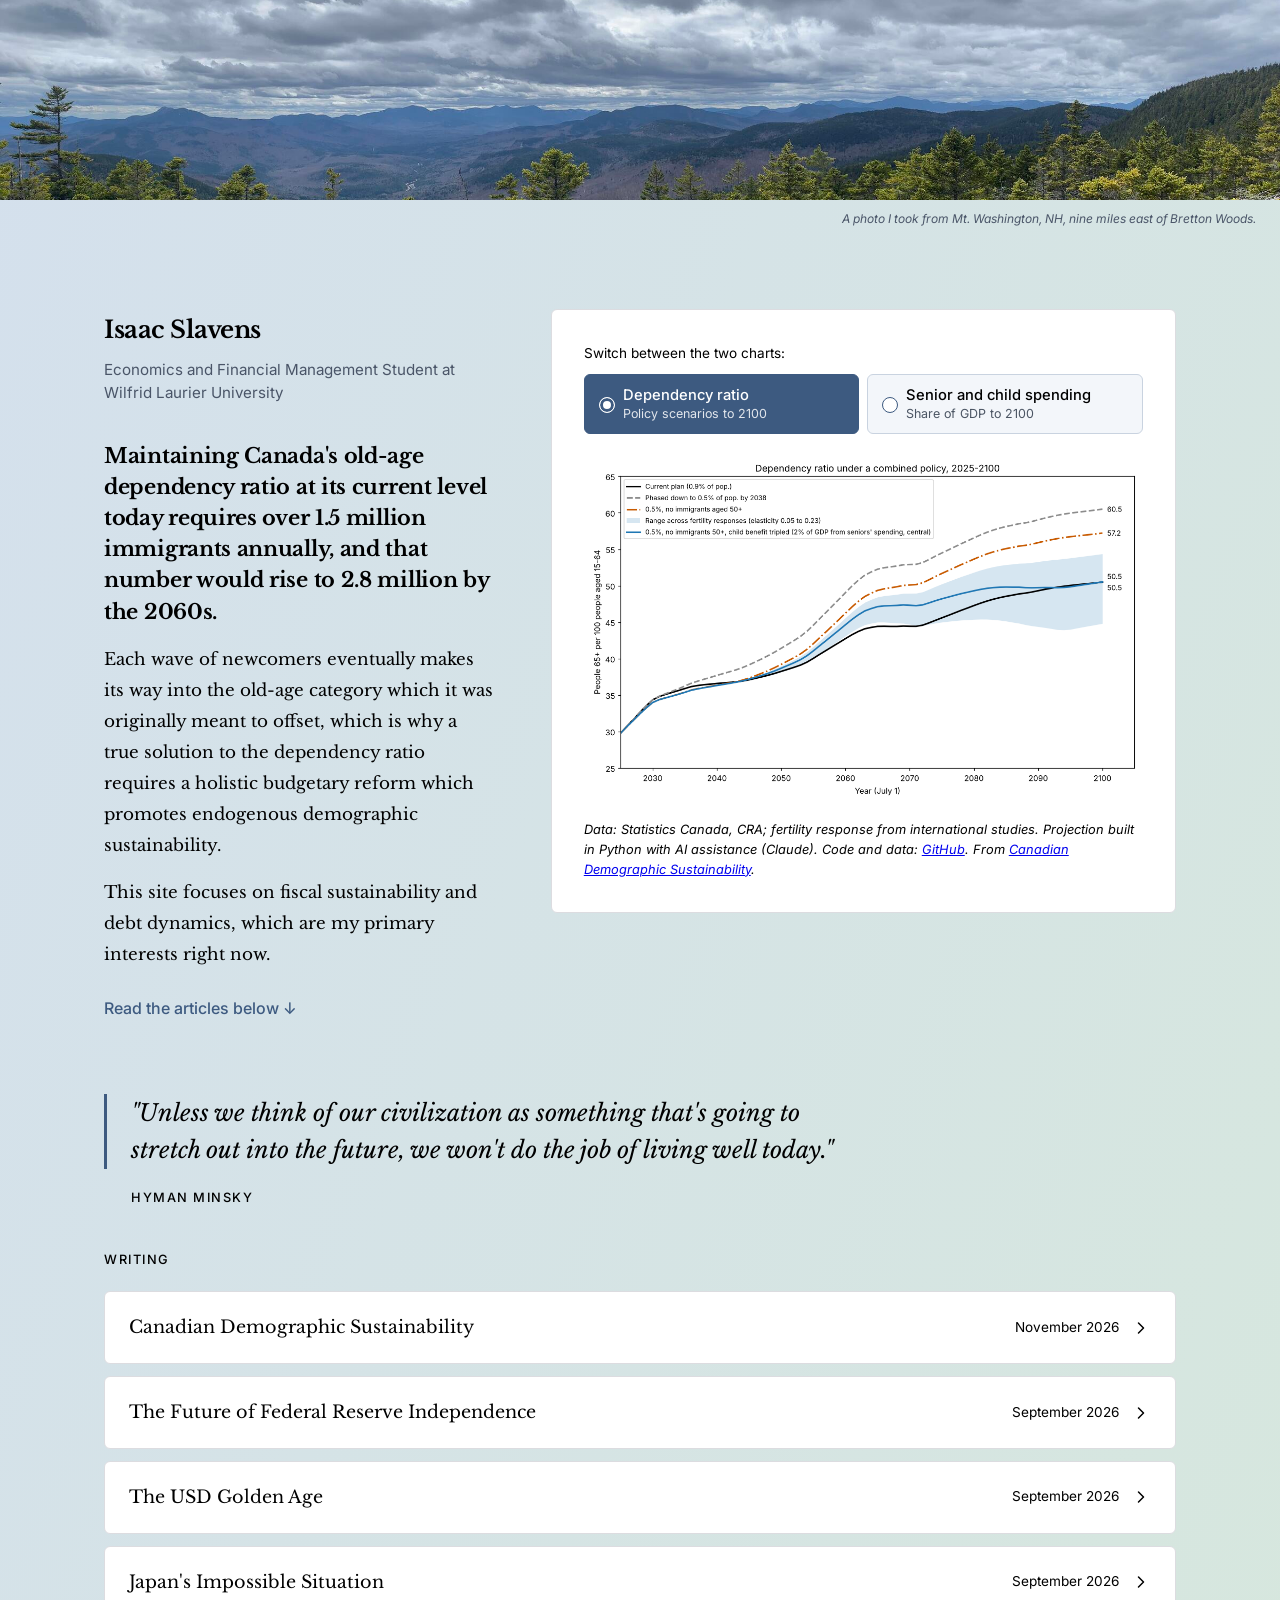
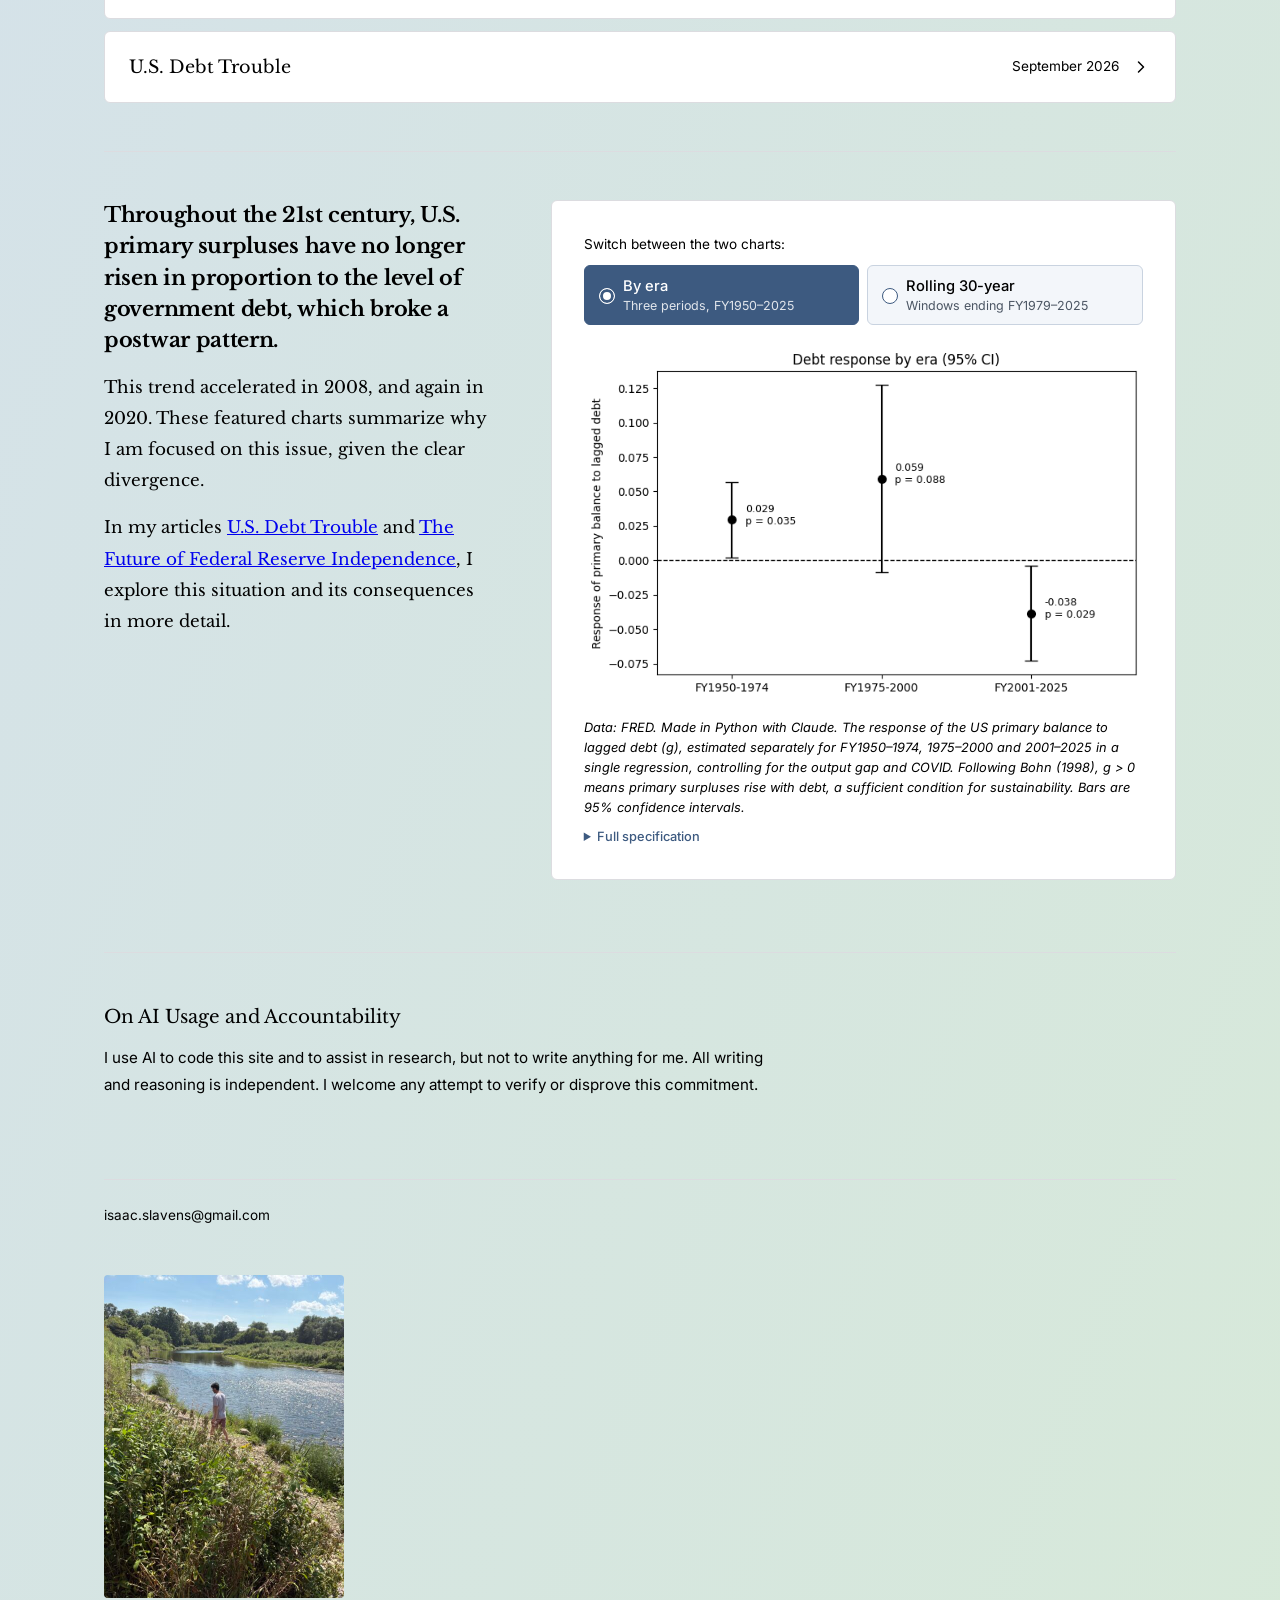
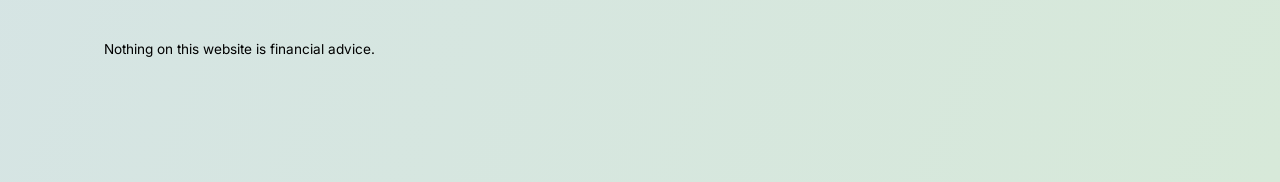
==== index.html @ 99d04be9 "Homepage: link the two U.S. articles in the bottom text Co-Authored-By: Claude Opus 5.5 <noreply@ant" ====
<!DOCTYPE html>
<html lang="en">
<head>
  <link rel="icon" href="data:image/svg+xml,<svg xmlns='http://www.w3.org/2000/svg' viewBox='0 0 100 100'><text y='.9em' font-size='90'>🟠</text></svg>">
  <meta charset="UTF-8">
  <meta name="viewport" content="width=device-width, initial-scale=1.0">
  <title>Isaac Slavens</title>
  <meta name="description" content="This site examines the nature and consequences of debt dynamics.">
  <meta property="og:type" content="website">
  <meta property="og:site_name" content="Isaac Slavens">
  <meta property="og:title" content="Isaac Slavens">
  <meta property="og:description" content="This site examines the nature and consequences of debt dynamics.">
  <meta property="og:url" content="https://isaacslavens.com/">
  <meta property="og:image" content="https://isaacslavens.com/header.jpg">
  <meta name="twitter:card" content="summary_large_image">
  <link rel="preconnect" href="https://fonts.googleapis.com">
  <link rel="preconnect" href="https://fonts.gstatic.com" crossorigin>
  <link href="https://fonts.googleapis.com/css2?family=Libre+Baskerville:ital,wght@0,400;0,700;1,400&family=Inter:wght@400;500&display=swap" rel="stylesheet">
  <style>
    * {
      margin: 0;
      padding: 0;
      box-sizing: border-box;
    }

    body {
      font-family: 'Inter', sans-serif;
      background: linear-gradient(to bottom right, #d4e0ed, #d7e9d9);
      min-height: 100vh;
      color: #000000;
      line-height: 1.75;
      font-size: 16px;
    }

    .header-image {
      width: 100%;
      height: auto;
      max-height: 200px;
      object-fit: cover;
      display: block;
    }

    .header figcaption {
      padding: 8px 24px 0;
      text-align: right;
      font-size: 0.75rem;
      font-style: italic;
      color: #4a5568;
    }

    .container {
      max-width: 800px;
      margin: 0 auto;
      padding: 80px 24px 120px;
    }

    h1 {
      font-family: 'Libre Baskerville', serif;
      font-size: 1.5rem;
      font-weight: 700;
      letter-spacing: -0.5px;
      margin-bottom: 8px;
    }

    .subtitle {
      font-size: 0.95rem;
      line-height: 1.5;
      color: #4a5568;
      margin-bottom: 36px;
    }

    .epigraph {
      margin-bottom: 40px;
    }

    .epigraph blockquote {
      font-family: 'Libre Baskerville', serif;
      font-style: italic;
      font-size: 1.15rem;
      line-height: 1.7;
      border-left: 3px solid #3d5a80;
      padding-left: 24px;
    }

    .epigraph .attribution {
      margin-top: 18px;
      padding-left: 27px;
      font-size: 0.8rem;
      font-weight: 500;
      text-transform: uppercase;
      letter-spacing: 1.5px;
    }

    .section-label {
      font-size: 0.8rem;
      font-weight: 500;
      text-transform: uppercase;
      letter-spacing: 1.5px;
      margin-bottom: 20px;
    }

    .article-list {
      list-style: none;
    }

    .article-list li {
      margin-bottom: 12px;
    }

    .article-list a {
      text-decoration: none;
      color: inherit;
      display: flex;
      align-items: center;
      justify-content: space-between;
      padding: 20px 24px;
      background: #ffffff;
      border: 1px solid #dcdce0;
      border-radius: 6px;
      transition: border-color 0.15s ease, box-shadow 0.15s ease, background 0.15s ease;
    }

    .article-list a:hover {
      border-color: #3d5a80;
      box-shadow: 0 2px 8px rgba(61, 90, 128, 0.1);
      background: #fbfcfe;
    }

    .article-title {
      font-family: 'Libre Baskerville', serif;
      font-size: 1.1rem;
    }

    .article-meta {
      display: flex;
      align-items: center;
      gap: 12px;
      flex-shrink: 0;
    }

    .article-date {
      font-size: 0.85rem;
    }

    .article-arrow {
      flex-shrink: 0;
      transition: transform 0.15s ease;
    }

    .article-list a:hover .article-arrow {
      transform: translateX(3px);
    }

    .divider {
      border: none;
      border-top: 1px solid #dcdce0;
      margin: 48px 0;
    }

    .ai-note h2 {
      font-family: 'Libre Baskerville', serif;
      font-size: 1.15rem;
      font-weight: 400;
      margin-bottom: 12px;
    }

    .ai-note p {
      font-size: 0.95rem;
    }

    footer {
      margin-top: 80px;
      padding-top: 24px;
      border-top: 1px solid #dcdce0;
      font-size: 0.85rem;
    }

    /* Opening: site intro beside the name, chart card alongside */
    .top {
      margin-bottom: 72px;
    }

    .site-intro {
      margin-bottom: 40px;
    }

    .research {
      position: relative;
      padding: 32px;
      background: #ffffff;
      border: 1px solid #dcdce0;
      border-radius: 6px;
    }

    /* Visually hidden but still keyboard focusable */
    .research > input {
      position: absolute;
      opacity: 0;
      pointer-events: none;
    }

    .research-chart img {
      width: 100%;
      height: auto;
      display: block;
    }

    .chart-switch {
      margin-bottom: 20px;
    }

    .chart-switch-label {
      font-size: 0.85rem;
      margin-bottom: 8px;
    }

    .chart-tabs {
      display: grid;
      grid-template-columns: 1fr 1fr;
      gap: 8px;
    }

    .chart-tabs label {
      position: relative;
      display: block;
      padding: 10px 14px 10px 38px;
      line-height: 1.4;
      background: #f3f6fa;
      border: 1px solid #c9d3e0;
      border-radius: 6px;
      cursor: pointer;
      transition: border-color 0.15s ease, background 0.15s ease;
    }

    .chart-tabs label:hover {
      border-color: #3d5a80;
    }

    /* Radio-style dot so each option reads as a choice */
    .chart-tabs label::before {
      content: "";
      position: absolute;
      left: 14px;
      top: 50%;
      width: 14px;
      height: 14px;
      margin-top: -7px;
      border: 1.5px solid #3d5a80;
      border-radius: 50%;
      background: #ffffff;
    }

    .tab-title {
      display: block;
      font-size: 0.92rem;
      font-weight: 500;
      white-space: nowrap;
    }

    .tab-detail {
      display: block;
      font-size: 0.78rem;
      color: #4b5563;
    }

    #chart-era:checked ~ .research-chart label[for="chart-era"],
    #chart-rolling:checked ~ .research-chart label[for="chart-rolling"],
    #chart-policy:checked ~ .research-chart label[for="chart-policy"],
    #chart-spending:checked ~ .research-chart label[for="chart-spending"] {
      background: #3d5a80;
      border-color: #3d5a80;
      color: #ffffff;
    }

    #chart-era:checked ~ .research-chart label[for="chart-era"]::before,
    #chart-rolling:checked ~ .research-chart label[for="chart-rolling"]::before,
    #chart-policy:checked ~ .research-chart label[for="chart-policy"]::before,
    #chart-spending:checked ~ .research-chart label[for="chart-spending"]::before {
      border-color: #ffffff;
      background: #ffffff;
      box-shadow: inset 0 0 0 3px #3d5a80;
    }

    #chart-era:checked ~ .research-chart label[for="chart-era"] .tab-detail,
    #chart-rolling:checked ~ .research-chart label[for="chart-rolling"] .tab-detail,
    #chart-policy:checked ~ .research-chart label[for="chart-policy"] .tab-detail,
    #chart-spending:checked ~ .research-chart label[for="chart-spending"] .tab-detail {
      color: rgba(255, 255, 255, 0.85);
    }

    #chart-era:focus-visible ~ .research-chart label[for="chart-era"],
    #chart-rolling:focus-visible ~ .research-chart label[for="chart-rolling"],
    #chart-policy:focus-visible ~ .research-chart label[for="chart-policy"],
    #chart-spending:focus-visible ~ .research-chart label[for="chart-spending"] {
      outline: 2px solid #3d5a80;
      outline-offset: 2px;
    }

    #chart-era:checked ~ * .panel-rolling,
    #chart-rolling:checked ~ * .panel-era,
    #chart-policy:checked ~ * .panel-spending,
    #chart-spending:checked ~ * .panel-policy {
      display: none;
    }

    .research-caption {
      margin-top: 16px;
      font-size: 0.8rem;
      line-height: 1.55;
      font-style: italic;
    }

    .method {
      margin-top: 10px;
      font-style: normal;
    }

    .method summary {
      cursor: pointer;
      font-weight: 500;
      color: #3d5a80;
    }

    .method p {
      margin-top: 8px;
    }

    .method sub {
      line-height: 0;
    }

    .research-note {
      font-family: 'Libre Baskerville', serif;
      font-size: 1.05rem;
      line-height: 1.85;
    }

    /* Lead sentence set as a statement */
    .research-note p:first-child {
      font-size: 1.3rem;
      font-weight: 700;
      line-height: 1.5;
      letter-spacing: -0.3px;
    }

    .research-note p + p {
      margin-top: 16px;
    }

    .research-scroll {
      margin-top: 24px;
      font-weight: 500;
      color: #3d5a80;
    }

    @media (max-width: 640px) {
      .research {
        padding: 20px;
      }

      .chart-tabs {
        grid-template-columns: 1fr;
      }
    }

    @media (min-width: 960px) {
      .container {
        max-width: 1120px;
      }

      .about {
        max-width: 760px;
        margin-bottom: 32px;
      }

      .epigraph blockquote {
        font-size: 1.45rem;
        line-height: 1.6;
      }

      .ai-note {
        max-width: 680px;
      }

      .top {
        display: grid;
        grid-template-columns: minmax(0, 1fr) minmax(0, 1.6fr);
        gap: 56px;
        align-items: start;
      }

      .site-intro {
        margin-bottom: 0;
      }
    }

    .profile-image {
      margin-top: 48px;
      width: 240px;
    }

    .profile-image img {
      width: 100%;
      height: auto;
      border-radius: 4px;
    }

    .disclaimer {
      margin-top: 32px;
      font-size: 0.85rem;
    }
  </style>
</head>
<body>
  <svg width="0" height="0" style="position: absolute" aria-hidden="true">
    <symbol id="chevron" viewBox="0 0 20 20" fill="none">
      <path d="M7.5 5L12.5 10L7.5 15" stroke="currentColor" stroke-width="1.5" stroke-linecap="round" stroke-linejoin="round"/>
    </symbol>
  </svg>
  <figure class="header">
    <img src="header.jpg" class="header-image" width="2400" height="1184" alt="View from Mt. Washington, NH">
    <figcaption>A photo I took from Mt. Washington, NH, nine miles east of Bretton Woods.</figcaption>
  </figure>
  <div class="container">

    <!-- Canada research: text on the left, chart switcher on the right -->
    <div class="top">
      <div class="site-intro">
        <h1>Isaac Slavens</h1>
        <p class="subtitle">Economics and Financial Management Student at Wilfrid Laurier University</p>

        <div class="research-note">
          <p>
            Maintaining Canada's old-age dependency ratio at its current level today requires over 1.5 million immigrants annually, and that number would rise to 2.8 million by the 2060s.
          </p>
          <p>
            Each wave of newcomers eventually makes its way into the old-age category which it was originally meant to offset, which is why a true solution to the dependency ratio requires a holistic budgetary reform which promotes endogenous demographic sustainability.
          </p>
          <p>
            This site focuses on fiscal sustainability and debt dynamics, which are my primary interests right now.
          </p>
        </div>

        <p class="research-scroll">Read the articles below &darr;</p>
      </div>

      <section class="research">
        <input type="radio" name="canada-chart" id="chart-policy" checked>
        <input type="radio" name="canada-chart" id="chart-spending">

        <div class="research-chart">
          <div class="chart-switch">
            <p class="chart-switch-label">Switch between the two charts:</p>
            <div class="chart-tabs">
              <label for="chart-policy">
                <span class="tab-title">Dependency ratio</span>
                <span class="tab-detail">Policy scenarios to 2100</span>
              </label>
              <label for="chart-spending">
                <span class="tab-title">Senior and child spending</span>
                <span class="tab-detail">Share of GDP to 2100</span>
              </label>
            </div>
          </div>
          <a class="panel-policy" href="canada-demographic/2_combined_policy.png" target="_blank">
            <img src="canada-demographic/2_combined_policy.png" width="1089" height="682" alt="Projected dependency ratio to 2100 under combined immigration and fiscal policy scenarios">
          </a>
          <a class="panel-spending" href="canada-demographic/3_total_spending.png" target="_blank">
            <img src="canada-demographic/3_total_spending.png" width="1089" height="682" alt="Projected senior and child spending as a share of GDP under each scenario">
          </a>
          <div class="research-caption">
            <p class="panel-policy">
              Data: Statistics Canada, CRA; fertility response from international studies. Projection built in Python with AI assistance (Claude). Code and data: <a target="_blank" href="https://github.com/isaacslavens-beep/canada-dependency-ratio">GitHub</a>. From <a href="canada-demographic/">Canadian Demographic Sustainability</a>.
            </p>
            <p class="panel-spending">
              Data: Statistics Canada, CIHI, Office of the Chief Actuary, CRA. Projection built in Python with AI assistance (Claude). Code and data: <a target="_blank" href="https://github.com/isaacslavens-beep/canada-dependency-ratio">GitHub</a>. From <a href="canada-demographic/">Canadian Demographic Sustainability</a>.
            </p>
          </div>
        </div>
      </section>
    </div>

    <div class="home-grid">
      <div class="about">
        <div class="epigraph">
          <blockquote>
            "Unless we think of our civilization as something that's going to stretch out into the future, we won't do the job of living well today."
          </blockquote>
          <p class="attribution">Hyman Minsky</p>
        </div>
      </div>

      <div class="writing">
        <p class="section-label">Writing</p>

        <ul class="article-list">
           <li>
          <a href="canada-demographic/">
            <div class="article-title">Canadian Demographic Sustainability</div>
            <div class="article-meta">
              <span class="article-date">November 2026</span>
              <svg class="article-arrow" width="20" height="20" aria-hidden="true"><use href="#chevron"/></svg>
            </div>
          </a>
        </li>
        <li>
          <a href="fed-independence/">
            <div class="article-title">The Future of Federal Reserve Independence</div>
            <div class="article-meta">
              <span class="article-date">September 2026</span>
              <svg class="article-arrow" width="20" height="20" aria-hidden="true"><use href="#chevron"/></svg>
            </div>
          </a>
        </li>
        <li>
          <a href="USD-Golden-Age/">
            <div class="article-title">The USD Golden Age</div>
            <div class="article-meta">
              <span class="article-date">September 2026</span>
              <svg class="article-arrow" width="20" height="20" aria-hidden="true"><use href="#chevron"/></svg>
            </div>
          </a>
        </li>
        <li>
          <a href="japandebt/">
            <div class="article-title">Japan's Impossible Situation</div>
            <div class="article-meta">
              <span class="article-date">September 2026</span>
              <svg class="article-arrow" width="20" height="20" aria-hidden="true"><use href="#chevron"/></svg>
            </div>
          </a>
        </li>
        <li>
          <a href="americandebt/">
            <div class="article-title">U.S. Debt Trouble</div>
            <div class="article-meta">
              <span class="article-date">September 2026</span>
              <svg class="article-arrow" width="20" height="20" aria-hidden="true"><use href="#chevron"/></svg>
            </div>
          </a>
        </li>
        </ul>
      </div>
    </div>

    <hr class="divider">

    <!-- U.S. research: text on the left, chart switcher on the right -->
    <div class="top">
      <div class="site-intro">
        <div class="research-note">
          <p>
            Throughout the 21st century, U.S. primary surpluses have no longer risen in proportion to the level of government debt, which broke a postwar pattern.
          </p>
          <p>
            This trend accelerated in 2008, and again in 2020. These featured charts summarize why I am focused on this issue, given the clear divergence.
          </p>
          <p>
            In my articles <a href="americandebt/" target="_blank">U.S. Debt Trouble</a> and <a href="fed-independence/" target="_blank">The Future of Federal Reserve Independence</a>, I explore this situation and its consequences in more detail.
          </p>
        </div>
      </div>

      <section class="research">
        <input type="radio" name="research-chart" id="chart-era" checked>
        <input type="radio" name="research-chart" id="chart-rolling">

        <div class="research-chart">
          <div class="chart-switch">
            <p class="chart-switch-label">Switch between the two charts:</p>
            <div class="chart-tabs">
              <label for="chart-era">
                <span class="tab-title">By era</span>
                <span class="tab-detail">Three periods, FY1950&ndash;2025</span>
              </label>
              <label for="chart-rolling">
                <span class="tab-title">Rolling 30-year</span>
                <span class="tab-detail">Windows ending FY1979&ndash;2025</span>
              </label>
            </div>
          </div>
          <a class="panel-era" href="debt-response-era.png" target="_blank">
            <img src="debt-response-era.png" width="689" height="440" alt="Response of the US primary balance to lagged debt by era, with 95% confidence intervals: 0.029 for FY1950-1974, 0.059 for FY1975-2000, and -0.038 for FY2001-2025">
          </a>
          <a class="panel-rolling" href="debt-response-rolling.png" target="_blank">
            <img src="debt-response-rolling.png" width="989" height="690" alt="Rolling 30-year estimate of the US primary balance's response to lagged debt with 95% confidence band, above the annual output gap; FY2025 estimate -0.067, p = 0.004">
          </a>
          <div class="research-caption">
            <div class="panel-era">
              <p>
                Data: FRED. Made in Python with Claude. The response of the US primary balance to lagged debt (<i>g</i>), estimated separately for FY1950&ndash;1974, 1975&ndash;2000 and 2001&ndash;2025 in a single regression, controlling for the output gap and COVID. Following Bohn (1998), <i>g</i>&nbsp;&gt;&nbsp;0 means primary surpluses rise with debt, a sufficient condition for sustainability. Bars are 95% confidence intervals.
              </p>
              <details class="method">
                <summary>Full specification</summary>
                <p>
                  A single OLS regression over FY1950&ndash;2025: <i>PB<sub>t</sub></i> = <i>&alpha;<sub>k</sub></i> + <i>&beta;</i>&middot;<i>Gap<sub>t</sub></i> + &Sigma; <i>g<sub>k</sub></i>&middot;(<i>D<sub>t&minus;1</sub></i> &times; <i>E<sub>k,t</sub></i>) + <i>&delta;</i>&middot;<i>Covid<sub>t</sub></i> + <i>&epsilon;<sub>t</sub></i>, where <i>E<sub>k</sub></i> equals 1 in era <i>k</i> (FY1950&ndash;1974, 1975&ndash;2000, 2001&ndash;2025) and 0 otherwise.
                </p>
                <p>
                  <i>PB</i> is the primary balance and <i>D</i> is debt held by the public, both in % of GDP. <i>Gap</i> is the output gap against CBO potential GDP, and <i>Covid</i> is a FY2020&ndash;21 dummy. Each era has its own intercept <i>&alpha;<sub>k</sub></i>, so <i>g<sub>k</sub></i> measures the debt response within that era, while <i>&beta;</i> and <i>&delta;</i> are shared across eras. Intervals use Newey-West (HAC, 2 lags) standard errors.
                </p>
              </details>
            </div>
            <div class="panel-rolling">
              <p>
                Data: FRED. Made in Python with Claude. The same debt response (<i>g</i>), re-estimated over each 30-year window and plotted at the window's final fiscal year, controlling for the output gap and COVID. Below zero, primary surpluses no longer rise with debt. Shading is the 95% confidence interval; the lower panel shows the annual output gap. Latest window, FY1996&ndash;2025: <i>g</i>&nbsp;=&nbsp;&minus;0.067 (p&nbsp;=&nbsp;0.004).
              </p>
              <details class="method">
                <summary>Full specification</summary>
                <p>
                  Each point is an OLS estimate of <i>PB<sub>t</sub></i> = <i>&alpha;</i> + <i>&beta;</i>&middot;<i>Gap<sub>t</sub></i> + <i>g</i>&middot;<i>D<sub>t&minus;1</sub></i> + <i>&delta;</i>&middot;<i>Covid<sub>t</sub></i> + <i>&epsilon;<sub>t</sub></i> over the 30 fiscal years ending in that year, using data from FY1950&ndash;2025.
                </p>
                <p>
                  <i>PB</i> is the primary balance (federal surplus plus interest outlays, % of GDP), <i>D</i> is debt held by the public (% of GDP), <i>Gap</i> = 100 &times; (real GDP &minus; CBO potential GDP) / potential GDP, and <i>Covid</i> is a FY2020&ndash;21 dummy. Following Bohn (1998), <i>g</i>&nbsp;&gt;&nbsp;0 means primary surpluses rise with debt, a sufficient condition for sustainability. Intervals use Newey-West (HAC, 2 lags) standard errors.
                </p>
              </details>
            </div>
          </div>
        </div>
      </section>
    </div>

    <hr class="divider">

    <div class="ai-note">
      <h2>On AI Usage and Accountability</h2>
      <p>
        I use AI to code this site and to assist in research, but not to write anything for me. All writing and reasoning is independent. I welcome any attempt to verify or disprove this commitment.
      </p>
    </div>

    <footer>
      isaac.slavens@gmail.com
    </footer>

    <div class="profile-image">
      <img src="profile.jpg" width="480" height="646" loading="lazy" decoding="async" alt="Isaac Slavens">
    </div>

    <p class="disclaimer">Nothing on this website is financial advice.</p>

  </div>
</body>
</html>
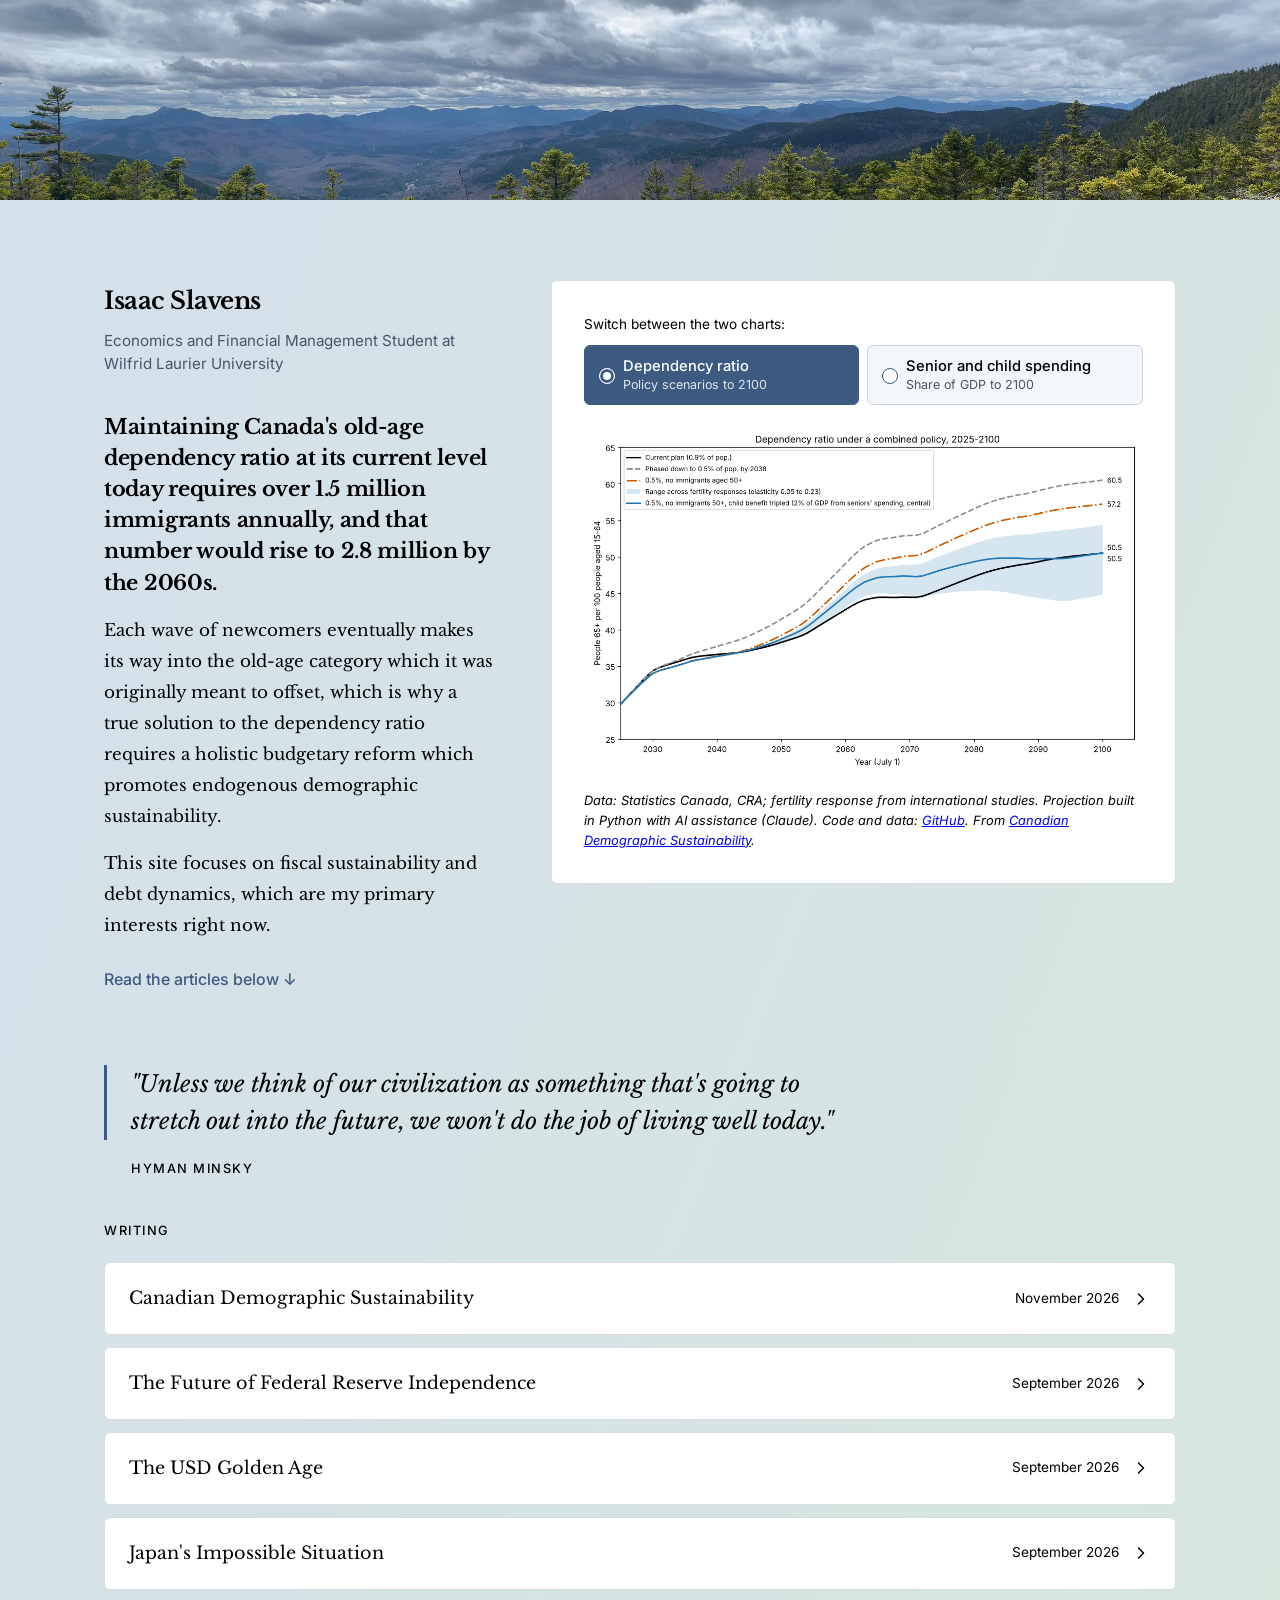
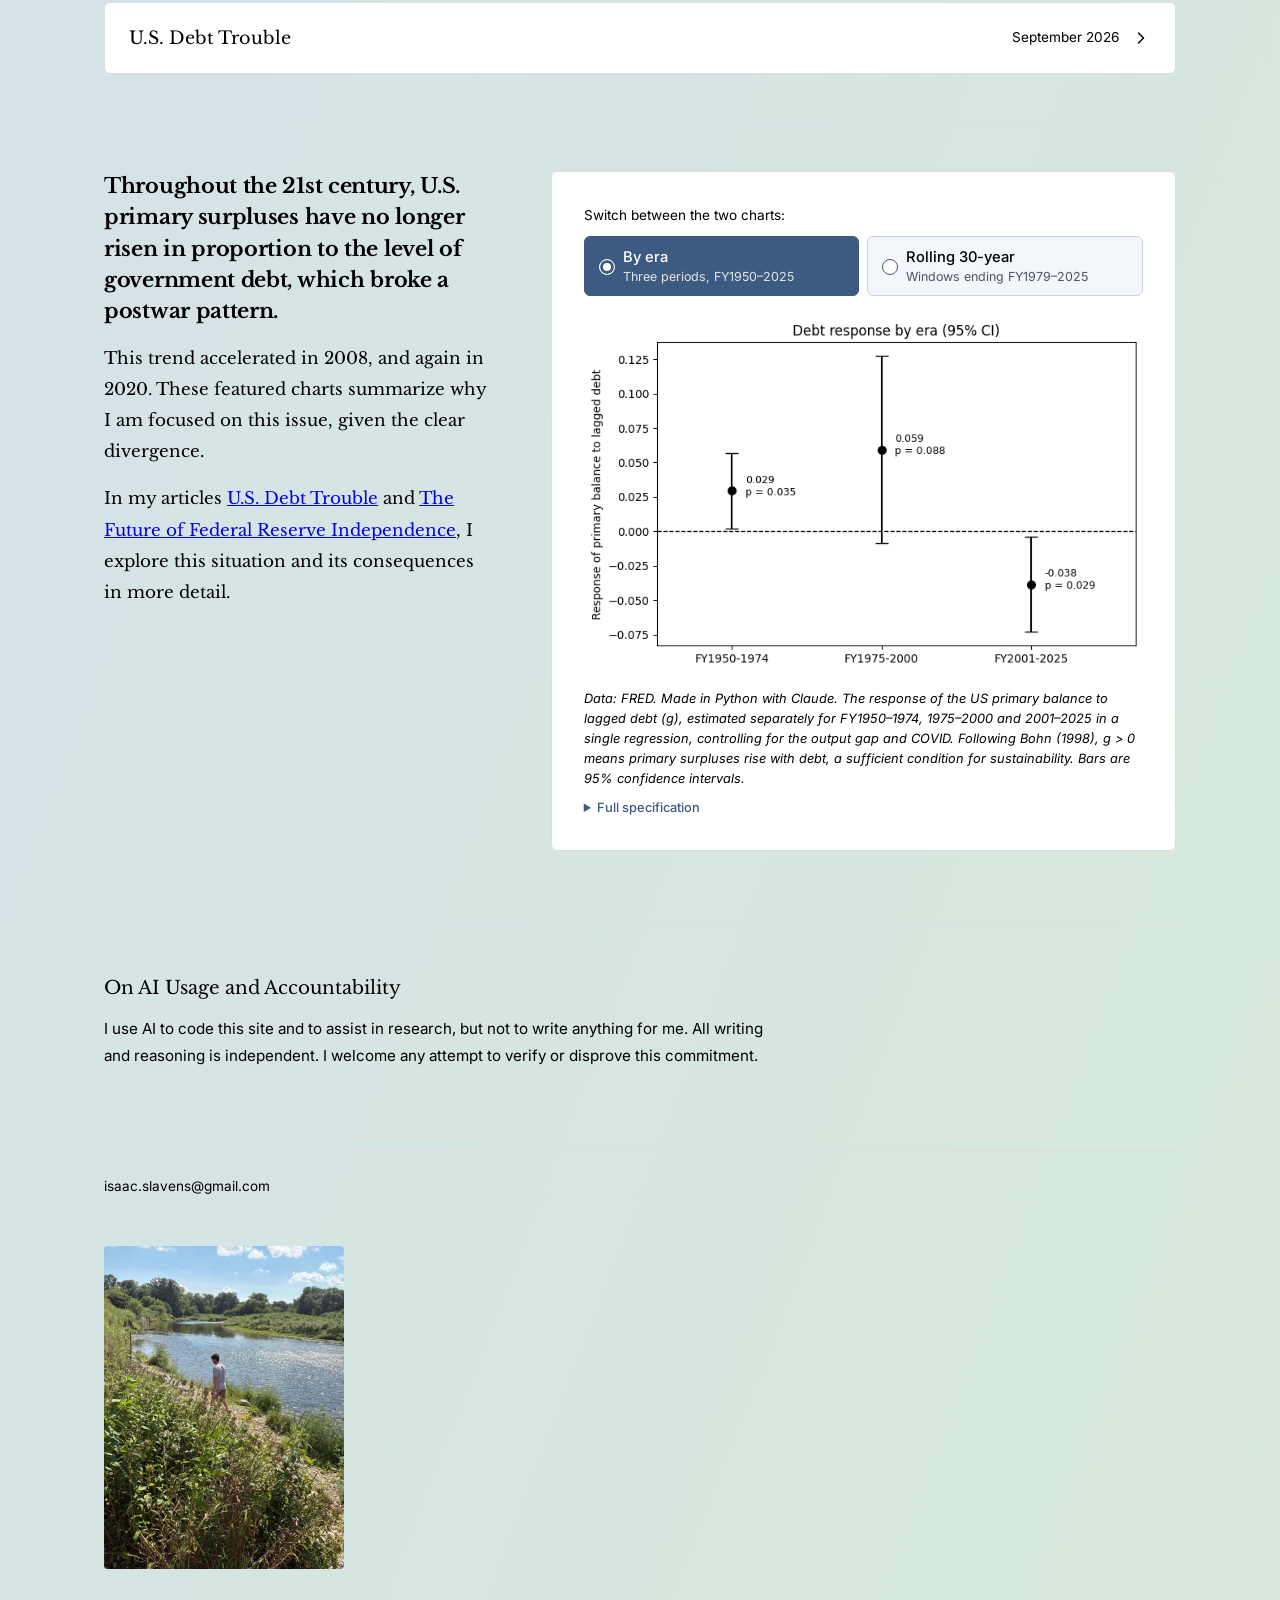
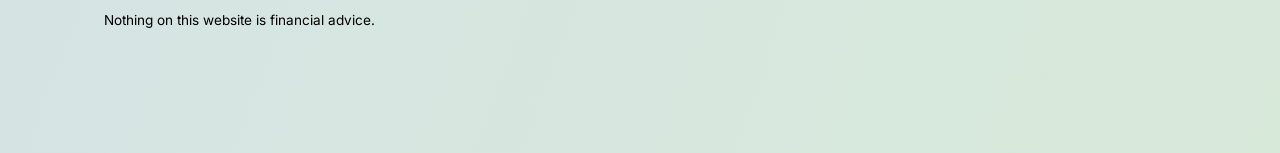
==== commit 1a86f06b: "Update index.html" ====
--- a/index.html
+++ b/index.html
@@ -419,7 +419,6 @@
   </svg>
   <figure class="header">
     <img src="header.jpg" class="header-image" width="2400" height="1184" alt="View from Mt. Washington, NH">
-    <figcaption>A photo I took from Mt. Washington, NH, nine miles east of Bretton Woods.</figcaption>
   </figure>
   <div class="container">
 
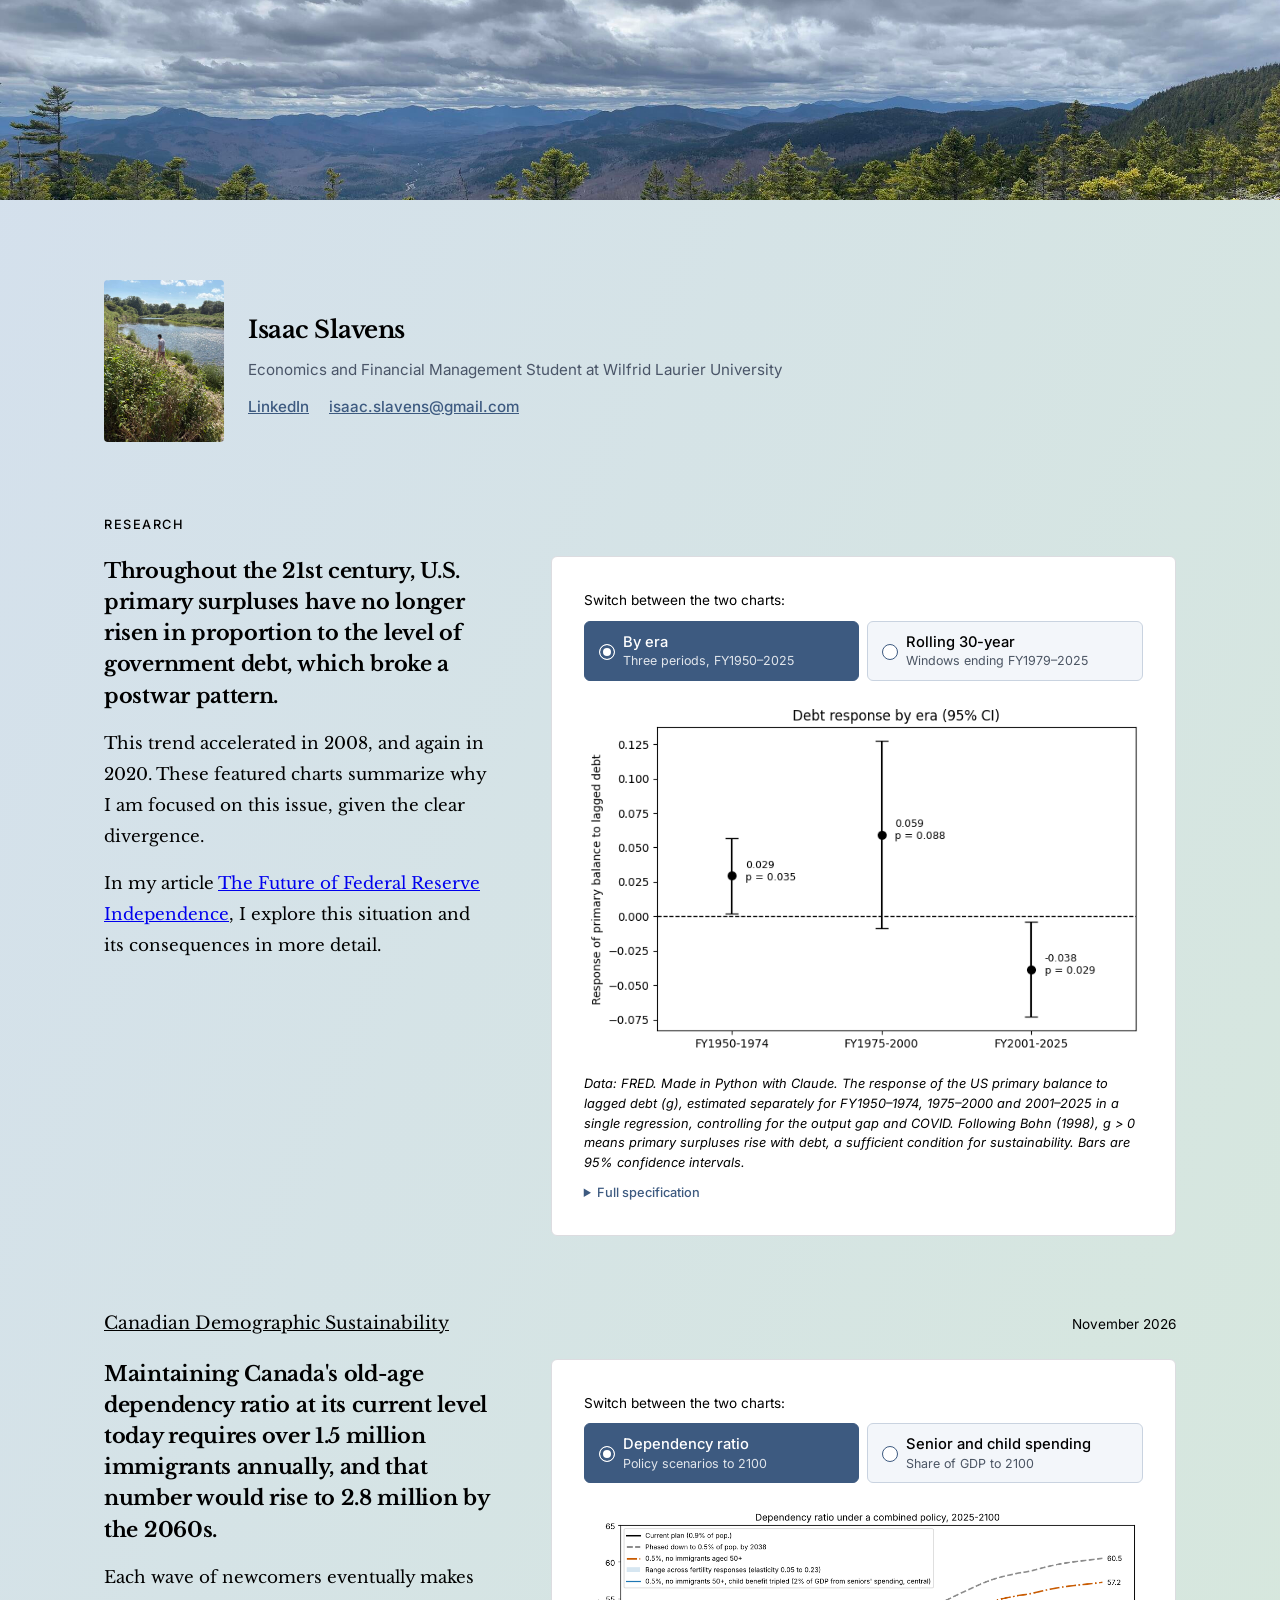
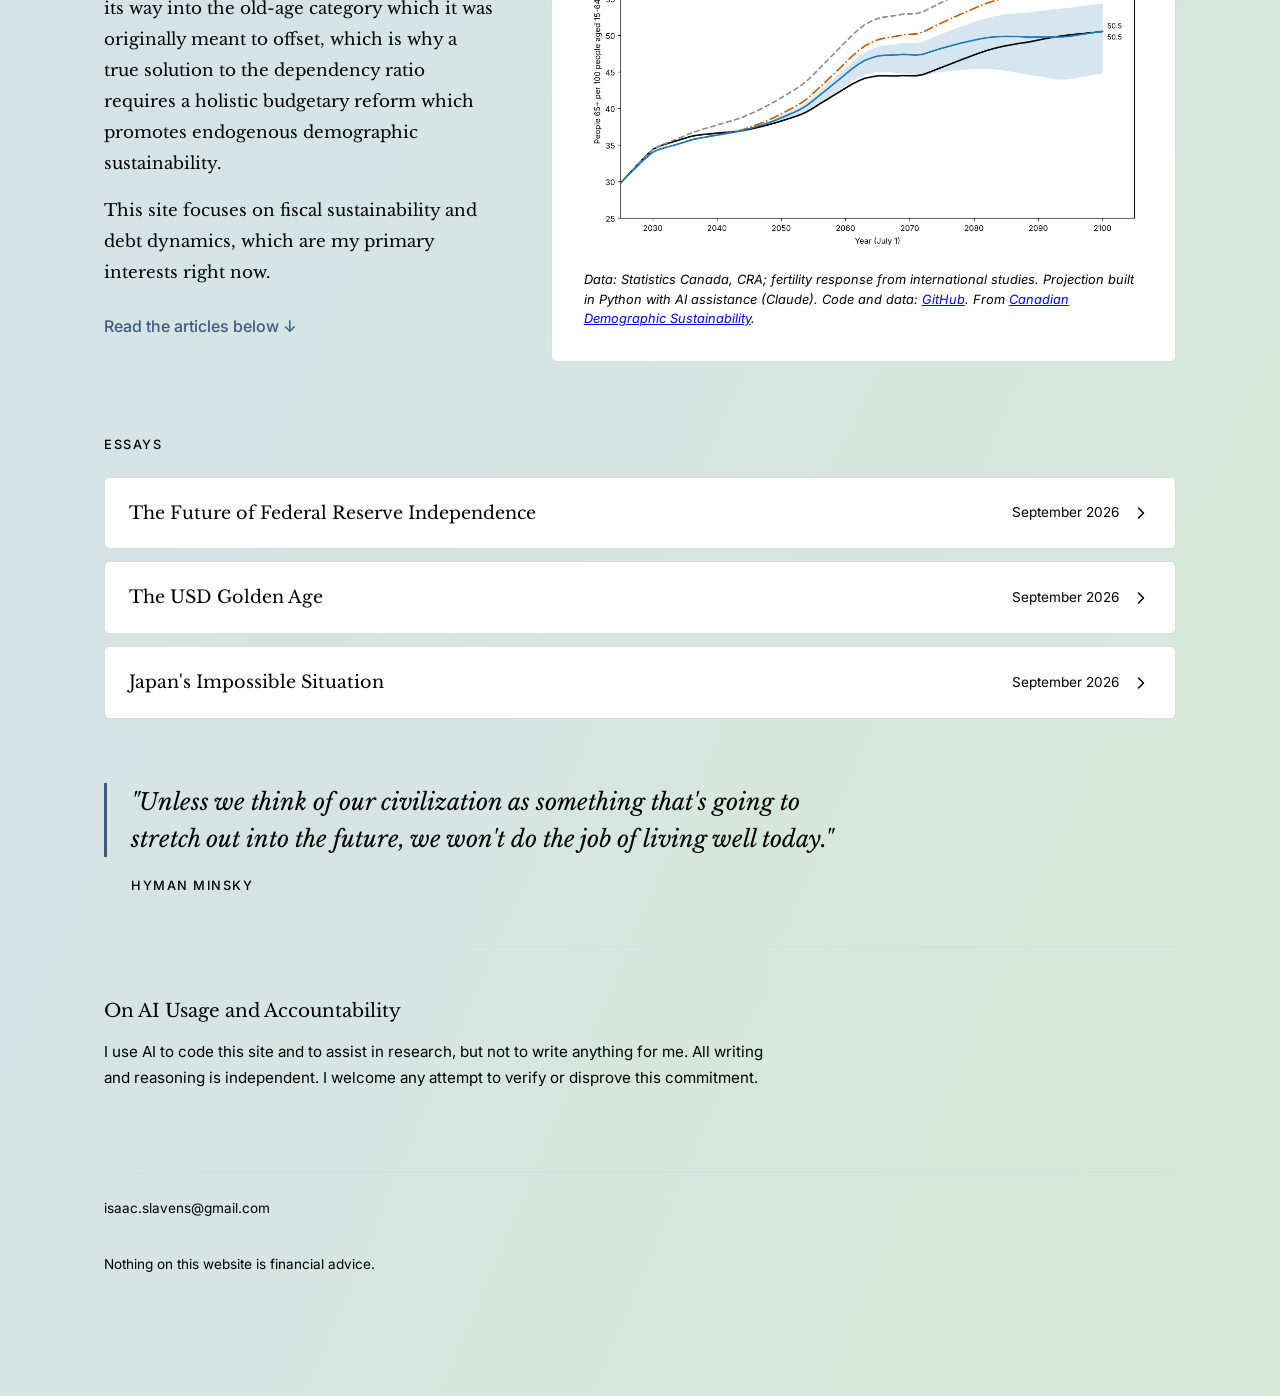
==== commit daada624: "Restructure site as a research portfolio - Homepage: photo beside name, LinkedIn and email links, Re" ====
--- a/index.html
+++ b/index.html
@@ -40,14 +40,6 @@
       display: block;
     }
 
-    .header figcaption {
-      padding: 8px 24px 0;
-      text-align: right;
-      font-size: 0.75rem;
-      font-style: italic;
-      color: #4a5568;
-    }
-
     .container {
       max-width: 800px;
       margin: 0 auto;
@@ -70,7 +62,8 @@
     }
 
     .epigraph {
-      margin-bottom: 40px;
+      max-width: 760px;
+      margin-top: 64px;
     }
 
     .epigraph blockquote {
@@ -368,11 +361,6 @@
         max-width: 1120px;
       }
 
-      .about {
-        max-width: 760px;
-        margin-bottom: 32px;
-      }
-
       .epigraph blockquote {
         font-size: 1.45rem;
         line-height: 1.6;
@@ -394,9 +382,63 @@
       }
     }
 
+    /* Photo beside the name, contact links underneath */
+    .intro {
+      display: flex;
+      align-items: center;
+      gap: 24px;
+      margin-bottom: 64px;
+    }
+
     .profile-image {
-      margin-top: 48px;
-      width: 240px;
+      flex-shrink: 0;
+      width: 120px;
+    }
+
+    .intro .subtitle {
+      margin-bottom: 12px;
+    }
+
+    .contact-links {
+      display: flex;
+      flex-wrap: wrap;
+      gap: 4px 20px;
+      font-size: 0.95rem;
+      font-weight: 500;
+    }
+
+    .contact-links a {
+      color: #3d5a80;
+    }
+
+    /* Title and date above each research item */
+    .research-head {
+      display: flex;
+      flex-wrap: wrap;
+      align-items: baseline;
+      justify-content: space-between;
+      gap: 4px 16px;
+      margin-bottom: 20px;
+    }
+
+    .research-title {
+      font-family: 'Libre Baskerville', serif;
+      font-size: 1.1rem;
+      font-weight: 400;
+    }
+
+    .research-title a {
+      color: inherit;
+    }
+
+    @media (max-width: 480px) {
+      .intro {
+        gap: 16px;
+      }
+
+      .profile-image {
+        width: 88px;
+      }
     }
 
     .profile-image img {
@@ -422,200 +464,197 @@
   </figure>
   <div class="container">
 
-    <!-- Canada research: text on the left, chart switcher on the right -->
-    <div class="top">
-      <div class="site-intro">
+    <!-- Name, subtitle, photo and contact links -->
+    <div class="intro">
+      <div class="profile-image">
+        <img src="profile.jpg" width="480" height="646" decoding="async" alt="Isaac Slavens">
+      </div>
+      <div>
         <h1>Isaac Slavens</h1>
         <p class="subtitle">Economics and Financial Management Student at Wilfrid Laurier University</p>
-
-        <div class="research-note">
-          <p>
-            Maintaining Canada's old-age dependency ratio at its current level today requires over 1.5 million immigrants annually, and that number would rise to 2.8 million by the 2060s.
-          </p>
-          <p>
-            Each wave of newcomers eventually makes its way into the old-age category which it was originally meant to offset, which is why a true solution to the dependency ratio requires a holistic budgetary reform which promotes endogenous demographic sustainability.
-          </p>
-          <p>
-            This site focuses on fiscal sustainability and debt dynamics, which are my primary interests right now.
-          </p>
-        </div>
-
-        <p class="research-scroll">Read the articles below &darr;</p>
+        <p class="contact-links">
+          <a href="https://www.linkedin.com/in/isaac-slavens" target="_blank">LinkedIn</a>
+          <a href="mailto:isaac.slavens@gmail.com">isaac.slavens@gmail.com</a>
+        </p>
       </div>
-
-      <section class="research">
-        <input type="radio" name="canada-chart" id="chart-policy" checked>
-        <input type="radio" name="canada-chart" id="chart-spending">
-
-        <div class="research-chart">
-          <div class="chart-switch">
-            <p class="chart-switch-label">Switch between the two charts:</p>
-            <div class="chart-tabs">
-              <label for="chart-policy">
-                <span class="tab-title">Dependency ratio</span>
-                <span class="tab-detail">Policy scenarios to 2100</span>
-              </label>
-              <label for="chart-spending">
-                <span class="tab-title">Senior and child spending</span>
-                <span class="tab-detail">Share of GDP to 2100</span>
-              </label>
-            </div>
-          </div>
-          <a class="panel-policy" href="canada-demographic/2_combined_policy.png" target="_blank">
-            <img src="canada-demographic/2_combined_policy.png" width="1089" height="682" alt="Projected dependency ratio to 2100 under combined immigration and fiscal policy scenarios">
-          </a>
-          <a class="panel-spending" href="canada-demographic/3_total_spending.png" target="_blank">
-            <img src="canada-demographic/3_total_spending.png" width="1089" height="682" alt="Projected senior and child spending as a share of GDP under each scenario">
-          </a>
-          <div class="research-caption">
-            <p class="panel-policy">
-              Data: Statistics Canada, CRA; fertility response from international studies. Projection built in Python with AI assistance (Claude). Code and data: <a target="_blank" href="https://github.com/isaacslavens-beep/canada-dependency-ratio">GitHub</a>. From <a href="canada-demographic/">Canadian Demographic Sustainability</a>.
+    </div>
+
+    <h2 class="section-label">Research</h2>
+
+    <div class="research-item">
+      <!-- Title and date for the U.S. fiscal reaction research go here (not written yet) -->
+      <!-- U.S. research: text on the left, chart switcher on the right -->
+      <div class="top">
+        <div class="site-intro">
+          <div class="research-note">
+            <p>
+              Throughout the 21st century, U.S. primary surpluses have no longer risen in proportion to the level of government debt, which broke a postwar pattern.
             </p>
-            <p class="panel-spending">
-              Data: Statistics Canada, CIHI, Office of the Chief Actuary, CRA. Projection built in Python with AI assistance (Claude). Code and data: <a target="_blank" href="https://github.com/isaacslavens-beep/canada-dependency-ratio">GitHub</a>. From <a href="canada-demographic/">Canadian Demographic Sustainability</a>.
+            <p>
+              This trend accelerated in 2008, and again in 2020. These featured charts summarize why I am focused on this issue, given the clear divergence.
+            </p>
+            <p>
+              In my article <a href="fed-independence/" target="_blank">The Future of Federal Reserve Independence</a>, I explore this situation and its consequences in more detail.
             </p>
           </div>
         </div>
-      </section>
-    </div>
-
-    <div class="home-grid">
-      <div class="about">
-        <div class="epigraph">
-          <blockquote>
-            "Unless we think of our civilization as something that's going to stretch out into the future, we won't do the job of living well today."
-          </blockquote>
-          <p class="attribution">Hyman Minsky</p>
-        </div>
-      </div>
-
-      <div class="writing">
-        <p class="section-label">Writing</p>
-
-        <ul class="article-list">
-           <li>
-          <a href="canada-demographic/">
-            <div class="article-title">Canadian Demographic Sustainability</div>
-            <div class="article-meta">
-              <span class="article-date">November 2026</span>
-              <svg class="article-arrow" width="20" height="20" aria-hidden="true"><use href="#chevron"/></svg>
+
+        <section class="research">
+          <input type="radio" name="research-chart" id="chart-era" checked>
+          <input type="radio" name="research-chart" id="chart-rolling">
+
+          <div class="research-chart">
+            <div class="chart-switch">
+              <p class="chart-switch-label">Switch between the two charts:</p>
+              <div class="chart-tabs">
+                <label for="chart-era">
+                  <span class="tab-title">By era</span>
+                  <span class="tab-detail">Three periods, FY1950&ndash;2025</span>
+                </label>
+                <label for="chart-rolling">
+                  <span class="tab-title">Rolling 30-year</span>
+                  <span class="tab-detail">Windows ending FY1979&ndash;2025</span>
+                </label>
+              </div>
             </div>
-          </a>
-        </li>
-        <li>
-          <a href="fed-independence/">
-            <div class="article-title">The Future of Federal Reserve Independence</div>
-            <div class="article-meta">
-              <span class="article-date">September 2026</span>
-              <svg class="article-arrow" width="20" height="20" aria-hidden="true"><use href="#chevron"/></svg>
+            <a class="panel-era" href="debt-response-era.png" target="_blank">
+              <img src="debt-response-era.png" width="689" height="440" alt="Response of the US primary balance to lagged debt by era, with 95% confidence intervals: 0.029 for FY1950-1974, 0.059 for FY1975-2000, and -0.038 for FY2001-2025">
+            </a>
+            <a class="panel-rolling" href="debt-response-rolling.png" target="_blank">
+              <img src="debt-response-rolling.png" width="989" height="690" alt="Rolling 30-year estimate of the US primary balance's response to lagged debt with 95% confidence band, above the annual output gap; FY2025 estimate -0.067, p = 0.004">
+            </a>
+            <div class="research-caption">
+              <div class="panel-era">
+                <p>
+                  Data: FRED. Made in Python with Claude. The response of the US primary balance to lagged debt (<i>g</i>), estimated separately for FY1950&ndash;1974, 1975&ndash;2000 and 2001&ndash;2025 in a single regression, controlling for the output gap and COVID. Following Bohn (1998), <i>g</i>&nbsp;&gt;&nbsp;0 means primary surpluses rise with debt, a sufficient condition for sustainability. Bars are 95% confidence intervals.
+                </p>
+                <details class="method">
+                  <summary>Full specification</summary>
+                  <p>
+                    A single OLS regression over FY1950&ndash;2025: <i>PB<sub>t</sub></i> = <i>&alpha;<sub>k</sub></i> + <i>&beta;</i>&middot;<i>Gap<sub>t</sub></i> + &Sigma; <i>g<sub>k</sub></i>&middot;(<i>D<sub>t&minus;1</sub></i> &times; <i>E<sub>k,t</sub></i>) + <i>&delta;</i>&middot;<i>Covid<sub>t</sub></i> + <i>&epsilon;<sub>t</sub></i>, where <i>E<sub>k</sub></i> equals 1 in era <i>k</i> (FY1950&ndash;1974, 1975&ndash;2000, 2001&ndash;2025) and 0 otherwise.
+                  </p>
+                  <p>
+                    <i>PB</i> is the primary balance and <i>D</i> is debt held by the public, both in % of GDP. <i>Gap</i> is the output gap against CBO potential GDP, and <i>Covid</i> is a FY2020&ndash;21 dummy. Each era has its own intercept <i>&alpha;<sub>k</sub></i>, so <i>g<sub>k</sub></i> measures the debt response within that era, while <i>&beta;</i> and <i>&delta;</i> are shared across eras. Intervals use Newey-West (HAC, 2 lags) standard errors.
+                  </p>
+                </details>
+              </div>
+              <div class="panel-rolling">
+                <p>
+                  Data: FRED. Made in Python with Claude. The same debt response (<i>g</i>), re-estimated over each 30-year window and plotted at the window's final fiscal year, controlling for the output gap and COVID. Below zero, primary surpluses no longer rise with debt. Shading is the 95% confidence interval; the lower panel shows the annual output gap. Latest window, FY1996&ndash;2025: <i>g</i>&nbsp;=&nbsp;&minus;0.067 (p&nbsp;=&nbsp;0.004).
+                </p>
+                <details class="method">
+                  <summary>Full specification</summary>
+                  <p>
+                    Each point is an OLS estimate of <i>PB<sub>t</sub></i> = <i>&alpha;</i> + <i>&beta;</i>&middot;<i>Gap<sub>t</sub></i> + <i>g</i>&middot;<i>D<sub>t&minus;1</sub></i> + <i>&delta;</i>&middot;<i>Covid<sub>t</sub></i> + <i>&epsilon;<sub>t</sub></i> over the 30 fiscal years ending in that year, using data from FY1950&ndash;2025.
+                  </p>
+                  <p>
+                    <i>PB</i> is the primary balance (federal surplus plus interest outlays, % of GDP), <i>D</i> is debt held by the public (% of GDP), <i>Gap</i> = 100 &times; (real GDP &minus; CBO potential GDP) / potential GDP, and <i>Covid</i> is a FY2020&ndash;21 dummy. Following Bohn (1998), <i>g</i>&nbsp;&gt;&nbsp;0 means primary surpluses rise with debt, a sufficient condition for sustainability. Intervals use Newey-West (HAC, 2 lags) standard errors.
+                  </p>
+                </details>
+              </div>
             </div>
-          </a>
-        </li>
-        <li>
-          <a href="USD-Golden-Age/">
-            <div class="article-title">The USD Golden Age</div>
-            <div class="article-meta">
-              <span class="article-date">September 2026</span>
-              <svg class="article-arrow" width="20" height="20" aria-hidden="true"><use href="#chevron"/></svg>
-            </div>
-          </a>
-        </li>
-        <li>
-          <a href="japandebt/">
-            <div class="article-title">Japan's Impossible Situation</div>
-            <div class="article-meta">
-              <span class="article-date">September 2026</span>
-              <svg class="article-arrow" width="20" height="20" aria-hidden="true"><use href="#chevron"/></svg>
-            </div>
-          </a>
-        </li>
-        <li>
-          <a href="americandebt/">
-            <div class="article-title">U.S. Debt Trouble</div>
-            <div class="article-meta">
-              <span class="article-date">September 2026</span>
-              <svg class="article-arrow" width="20" height="20" aria-hidden="true"><use href="#chevron"/></svg>
-            </div>
-          </a>
-        </li>
-        </ul>
+          </div>
+        </section>
       </div>
     </div>
 
-    <hr class="divider">
-
-    <!-- U.S. research: text on the left, chart switcher on the right -->
-    <div class="top">
-      <div class="site-intro">
-        <div class="research-note">
-          <p>
-            Throughout the 21st century, U.S. primary surpluses have no longer risen in proportion to the level of government debt, which broke a postwar pattern.
-          </p>
-          <p>
-            This trend accelerated in 2008, and again in 2020. These featured charts summarize why I am focused on this issue, given the clear divergence.
-          </p>
-          <p>
-            In my articles <a href="americandebt/" target="_blank">U.S. Debt Trouble</a> and <a href="fed-independence/" target="_blank">The Future of Federal Reserve Independence</a>, I explore this situation and its consequences in more detail.
-          </p>
+    <div class="research-item">
+      <div class="research-head">
+        <h3 class="research-title"><a href="canada-demographic/">Canadian Demographic Sustainability</a></h3>
+        <span class="article-date">November 2026</span>
+      </div>
+      <!-- Canada research: text on the left, chart switcher on the right -->
+      <div class="top">
+        <div class="site-intro">
+          <div class="research-note">
+            <p>
+              Maintaining Canada's old-age dependency ratio at its current level today requires over 1.5 million immigrants annually, and that number would rise to 2.8 million by the 2060s.
+            </p>
+            <p>
+              Each wave of newcomers eventually makes its way into the old-age category which it was originally meant to offset, which is why a true solution to the dependency ratio requires a holistic budgetary reform which promotes endogenous demographic sustainability.
+            </p>
+            <p>
+              This site focuses on fiscal sustainability and debt dynamics, which are my primary interests right now.
+            </p>
+          </div>
+
+          <p class="research-scroll">Read the articles below &darr;</p>
         </div>
-      </div>
-
-      <section class="research">
-        <input type="radio" name="research-chart" id="chart-era" checked>
-        <input type="radio" name="research-chart" id="chart-rolling">
-
-        <div class="research-chart">
-          <div class="chart-switch">
-            <p class="chart-switch-label">Switch between the two charts:</p>
-            <div class="chart-tabs">
-              <label for="chart-era">
-                <span class="tab-title">By era</span>
-                <span class="tab-detail">Three periods, FY1950&ndash;2025</span>
-              </label>
-              <label for="chart-rolling">
-                <span class="tab-title">Rolling 30-year</span>
-                <span class="tab-detail">Windows ending FY1979&ndash;2025</span>
-              </label>
+
+        <section class="research">
+          <input type="radio" name="canada-chart" id="chart-policy" checked>
+          <input type="radio" name="canada-chart" id="chart-spending">
+
+          <div class="research-chart">
+            <div class="chart-switch">
+              <p class="chart-switch-label">Switch between the two charts:</p>
+              <div class="chart-tabs">
+                <label for="chart-policy">
+                  <span class="tab-title">Dependency ratio</span>
+                  <span class="tab-detail">Policy scenarios to 2100</span>
+                </label>
+                <label for="chart-spending">
+                  <span class="tab-title">Senior and child spending</span>
+                  <span class="tab-detail">Share of GDP to 2100</span>
+                </label>
+              </div>
+            </div>
+            <a class="panel-policy" href="canada-demographic/2_combined_policy.png" target="_blank">
+              <img src="canada-demographic/2_combined_policy.png" width="1089" height="682" alt="Projected dependency ratio to 2100 under combined immigration and fiscal policy scenarios">
+            </a>
+            <a class="panel-spending" href="canada-demographic/3_total_spending.png" target="_blank">
+              <img src="canada-demographic/3_total_spending.png" width="1089" height="682" alt="Projected senior and child spending as a share of GDP under each scenario">
+            </a>
+            <div class="research-caption">
+              <p class="panel-policy">
+                Data: Statistics Canada, CRA; fertility response from international studies. Projection built in Python with AI assistance (Claude). Code and data: <a target="_blank" href="https://github.com/isaacslavens-beep/canada-dependency-ratio">GitHub</a>. From <a href="canada-demographic/">Canadian Demographic Sustainability</a>.
+              </p>
+              <p class="panel-spending">
+                Data: Statistics Canada, CIHI, Office of the Chief Actuary, CRA. Projection built in Python with AI assistance (Claude). Code and data: <a target="_blank" href="https://github.com/isaacslavens-beep/canada-dependency-ratio">GitHub</a>. From <a href="canada-demographic/">Canadian Demographic Sustainability</a>.
+              </p>
             </div>
           </div>
-          <a class="panel-era" href="debt-response-era.png" target="_blank">
-            <img src="debt-response-era.png" width="689" height="440" alt="Response of the US primary balance to lagged debt by era, with 95% confidence intervals: 0.029 for FY1950-1974, 0.059 for FY1975-2000, and -0.038 for FY2001-2025">
-          </a>
-          <a class="panel-rolling" href="debt-response-rolling.png" target="_blank">
-            <img src="debt-response-rolling.png" width="989" height="690" alt="Rolling 30-year estimate of the US primary balance's response to lagged debt with 95% confidence band, above the annual output gap; FY2025 estimate -0.067, p = 0.004">
-          </a>
-          <div class="research-caption">
-            <div class="panel-era">
-              <p>
-                Data: FRED. Made in Python with Claude. The response of the US primary balance to lagged debt (<i>g</i>), estimated separately for FY1950&ndash;1974, 1975&ndash;2000 and 2001&ndash;2025 in a single regression, controlling for the output gap and COVID. Following Bohn (1998), <i>g</i>&nbsp;&gt;&nbsp;0 means primary surpluses rise with debt, a sufficient condition for sustainability. Bars are 95% confidence intervals.
-              </p>
-              <details class="method">
-                <summary>Full specification</summary>
-                <p>
-                  A single OLS regression over FY1950&ndash;2025: <i>PB<sub>t</sub></i> = <i>&alpha;<sub>k</sub></i> + <i>&beta;</i>&middot;<i>Gap<sub>t</sub></i> + &Sigma; <i>g<sub>k</sub></i>&middot;(<i>D<sub>t&minus;1</sub></i> &times; <i>E<sub>k,t</sub></i>) + <i>&delta;</i>&middot;<i>Covid<sub>t</sub></i> + <i>&epsilon;<sub>t</sub></i>, where <i>E<sub>k</sub></i> equals 1 in era <i>k</i> (FY1950&ndash;1974, 1975&ndash;2000, 2001&ndash;2025) and 0 otherwise.
-                </p>
-                <p>
-                  <i>PB</i> is the primary balance and <i>D</i> is debt held by the public, both in % of GDP. <i>Gap</i> is the output gap against CBO potential GDP, and <i>Covid</i> is a FY2020&ndash;21 dummy. Each era has its own intercept <i>&alpha;<sub>k</sub></i>, so <i>g<sub>k</sub></i> measures the debt response within that era, while <i>&beta;</i> and <i>&delta;</i> are shared across eras. Intervals use Newey-West (HAC, 2 lags) standard errors.
-                </p>
-              </details>
-            </div>
-            <div class="panel-rolling">
-              <p>
-                Data: FRED. Made in Python with Claude. The same debt response (<i>g</i>), re-estimated over each 30-year window and plotted at the window's final fiscal year, controlling for the output gap and COVID. Below zero, primary surpluses no longer rise with debt. Shading is the 95% confidence interval; the lower panel shows the annual output gap. Latest window, FY1996&ndash;2025: <i>g</i>&nbsp;=&nbsp;&minus;0.067 (p&nbsp;=&nbsp;0.004).
-              </p>
-              <details class="method">
-                <summary>Full specification</summary>
-                <p>
-                  Each point is an OLS estimate of <i>PB<sub>t</sub></i> = <i>&alpha;</i> + <i>&beta;</i>&middot;<i>Gap<sub>t</sub></i> + <i>g</i>&middot;<i>D<sub>t&minus;1</sub></i> + <i>&delta;</i>&middot;<i>Covid<sub>t</sub></i> + <i>&epsilon;<sub>t</sub></i> over the 30 fiscal years ending in that year, using data from FY1950&ndash;2025.
-                </p>
-                <p>
-                  <i>PB</i> is the primary balance (federal surplus plus interest outlays, % of GDP), <i>D</i> is debt held by the public (% of GDP), <i>Gap</i> = 100 &times; (real GDP &minus; CBO potential GDP) / potential GDP, and <i>Covid</i> is a FY2020&ndash;21 dummy. Following Bohn (1998), <i>g</i>&nbsp;&gt;&nbsp;0 means primary surpluses rise with debt, a sufficient condition for sustainability. Intervals use Newey-West (HAC, 2 lags) standard errors.
-                </p>
-              </details>
-            </div>
+        </section>
+      </div>
+    </div>
+
+    <h2 class="section-label">Essays</h2>
+
+    <ul class="article-list">
+      <li>
+        <a href="fed-independence/">
+          <div class="article-title">The Future of Federal Reserve Independence</div>
+          <div class="article-meta">
+            <span class="article-date">September 2026</span>
+            <svg class="article-arrow" width="20" height="20" aria-hidden="true"><use href="#chevron"/></svg>
           </div>
-        </div>
-      </section>
+        </a>
+      </li>
+      <li>
+        <a href="USD-Golden-Age/">
+          <div class="article-title">The USD Golden Age</div>
+          <div class="article-meta">
+            <span class="article-date">September 2026</span>
+            <svg class="article-arrow" width="20" height="20" aria-hidden="true"><use href="#chevron"/></svg>
+          </div>
+        </a>
+      </li>
+      <li>
+        <a href="japandebt/">
+          <div class="article-title">Japan's Impossible Situation</div>
+          <div class="article-meta">
+            <span class="article-date">September 2026</span>
+            <svg class="article-arrow" width="20" height="20" aria-hidden="true"><use href="#chevron"/></svg>
+          </div>
+        </a>
+      </li>
+    </ul>
+
+    <div class="epigraph">
+      <blockquote>
+        "Unless we think of our civilization as something that's going to stretch out into the future, we won't do the job of living well today."
+      </blockquote>
+      <p class="attribution">Hyman Minsky</p>
     </div>
 
     <hr class="divider">
@@ -631,10 +670,6 @@
       isaac.slavens@gmail.com
     </footer>
 
-    <div class="profile-image">
-      <img src="profile.jpg" width="480" height="646" loading="lazy" decoding="async" alt="Isaac Slavens">
-    </div>
-
     <p class="disclaimer">Nothing on this website is financial advice.</p>
 
   </div>
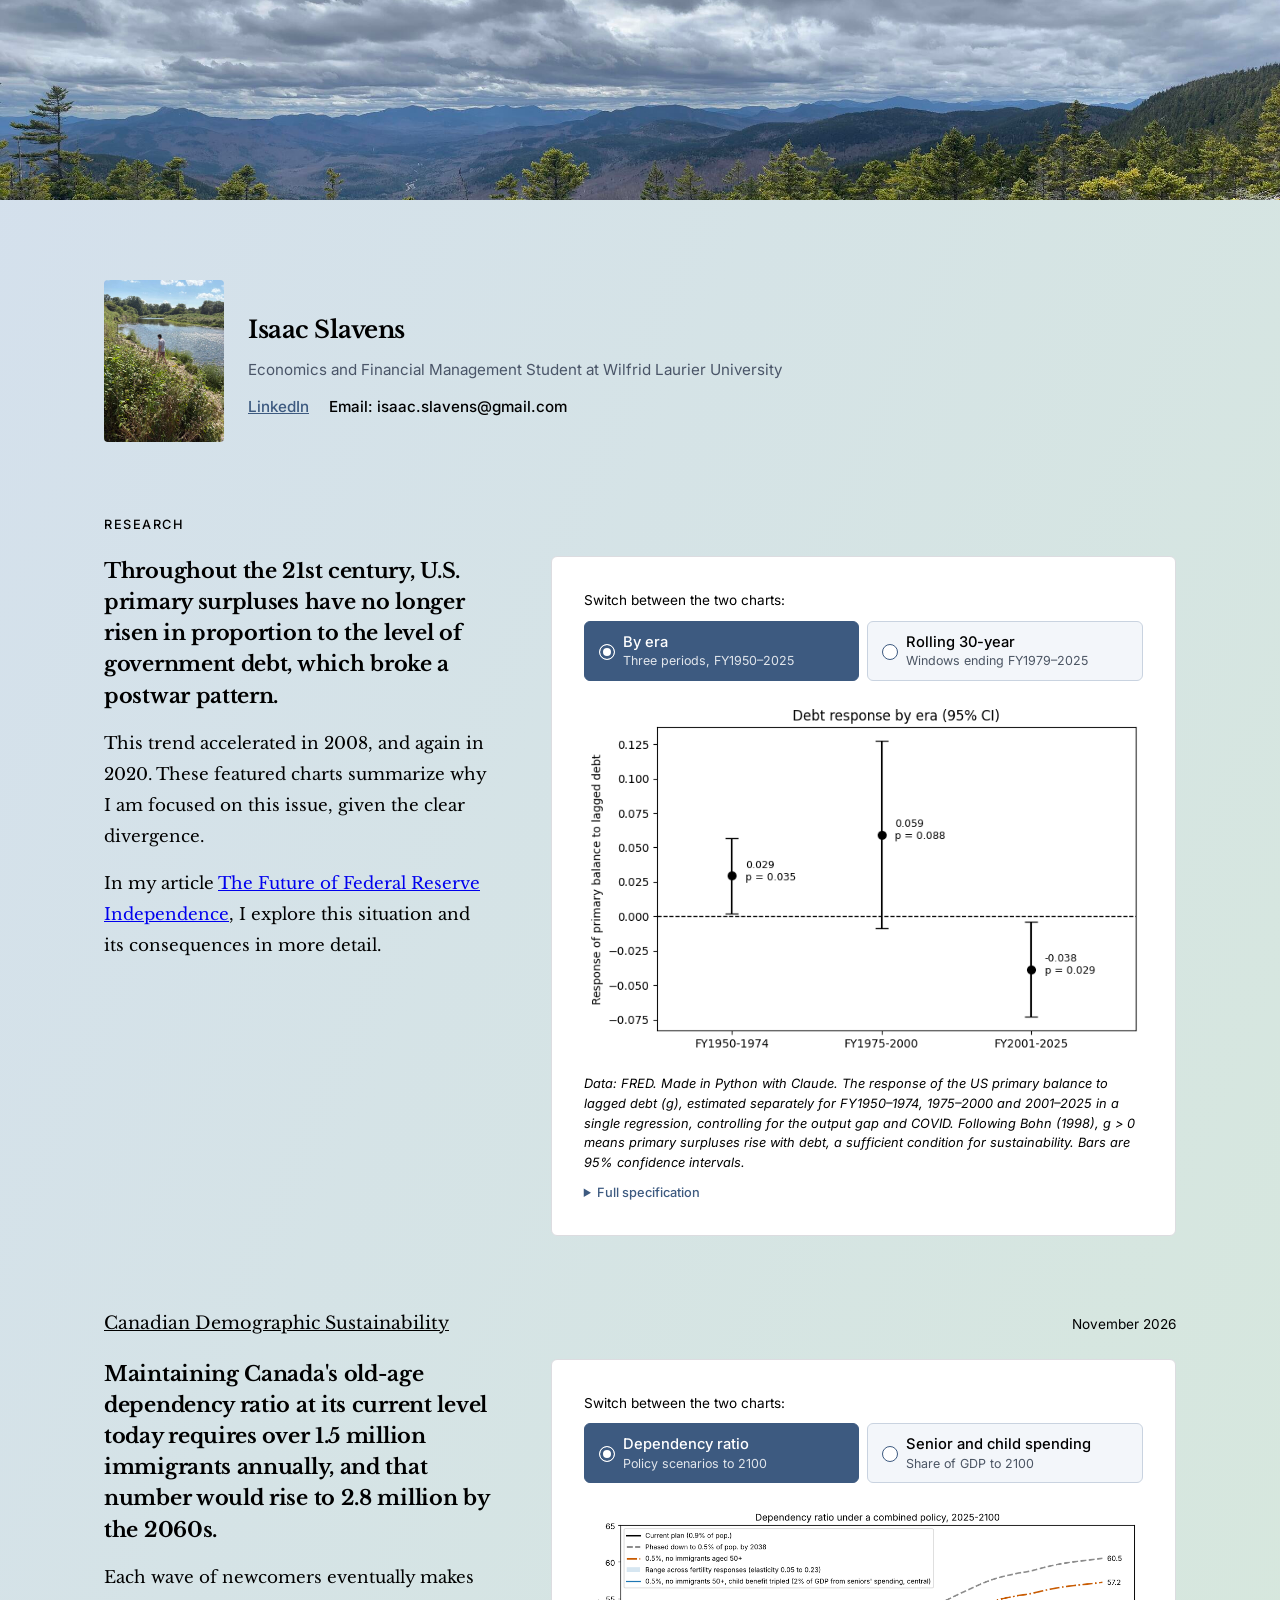
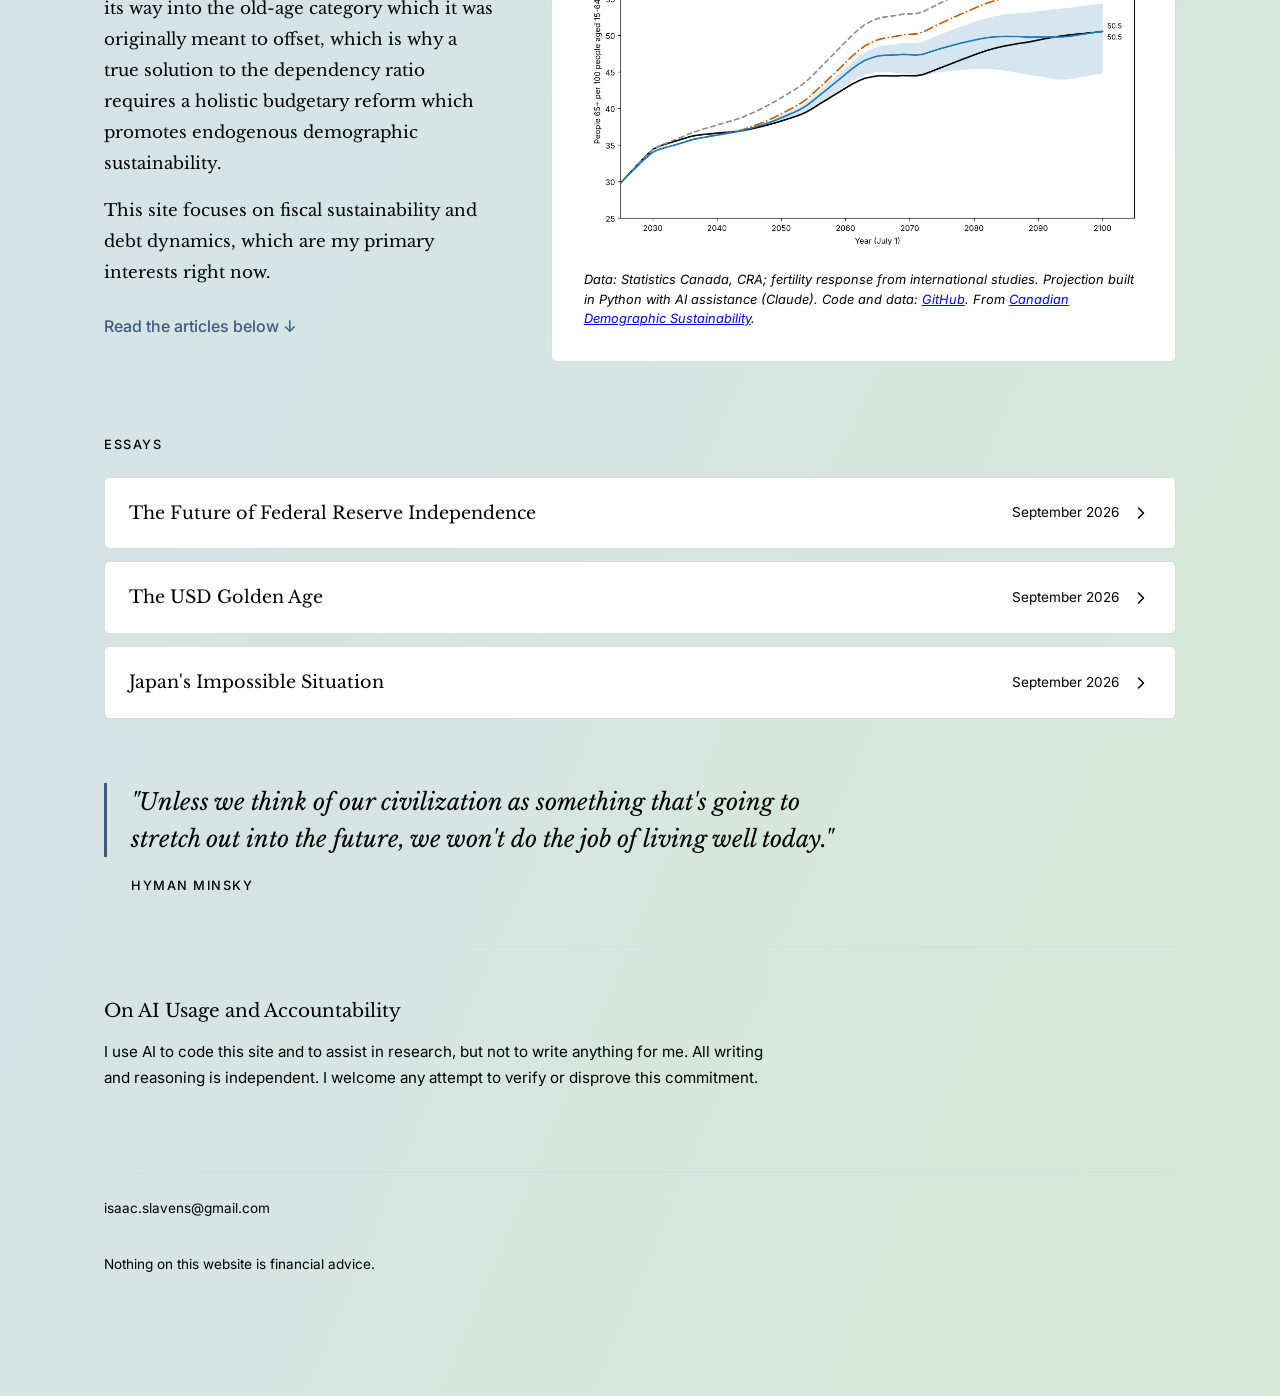
==== commit d97f9df1: "Show email as plain text instead of a link Co-Authored-By: Claude Opus 5.5 <noreply@anthropic.com>" ====
--- a/index.html
+++ b/index.html
@@ -474,7 +474,7 @@
         <p class="subtitle">Economics and Financial Management Student at Wilfrid Laurier University</p>
         <p class="contact-links">
           <a href="https://www.linkedin.com/in/isaac-slavens" target="_blank">LinkedIn</a>
-          <a href="mailto:isaac.slavens@gmail.com">isaac.slavens@gmail.com</a>
+          <span>Email: isaac.slavens@gmail.com</span>
         </p>
       </div>
     </div>
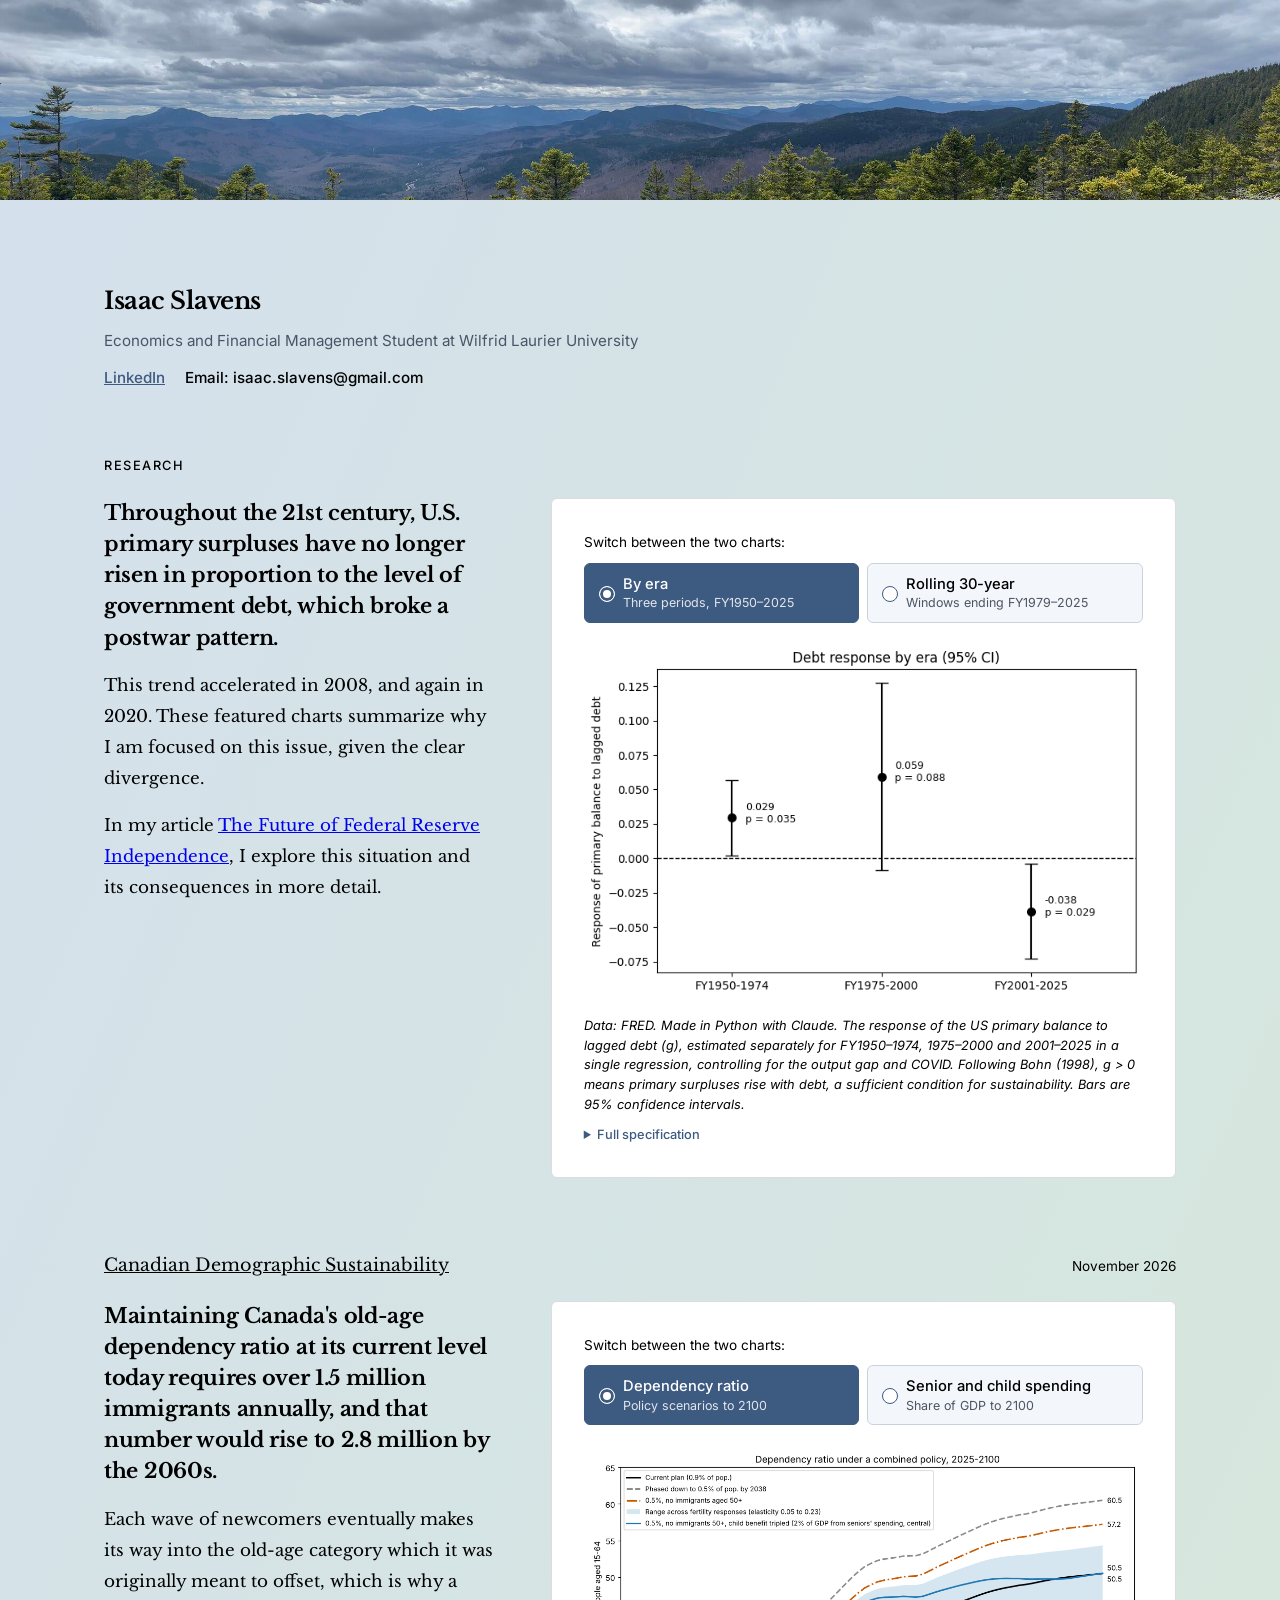
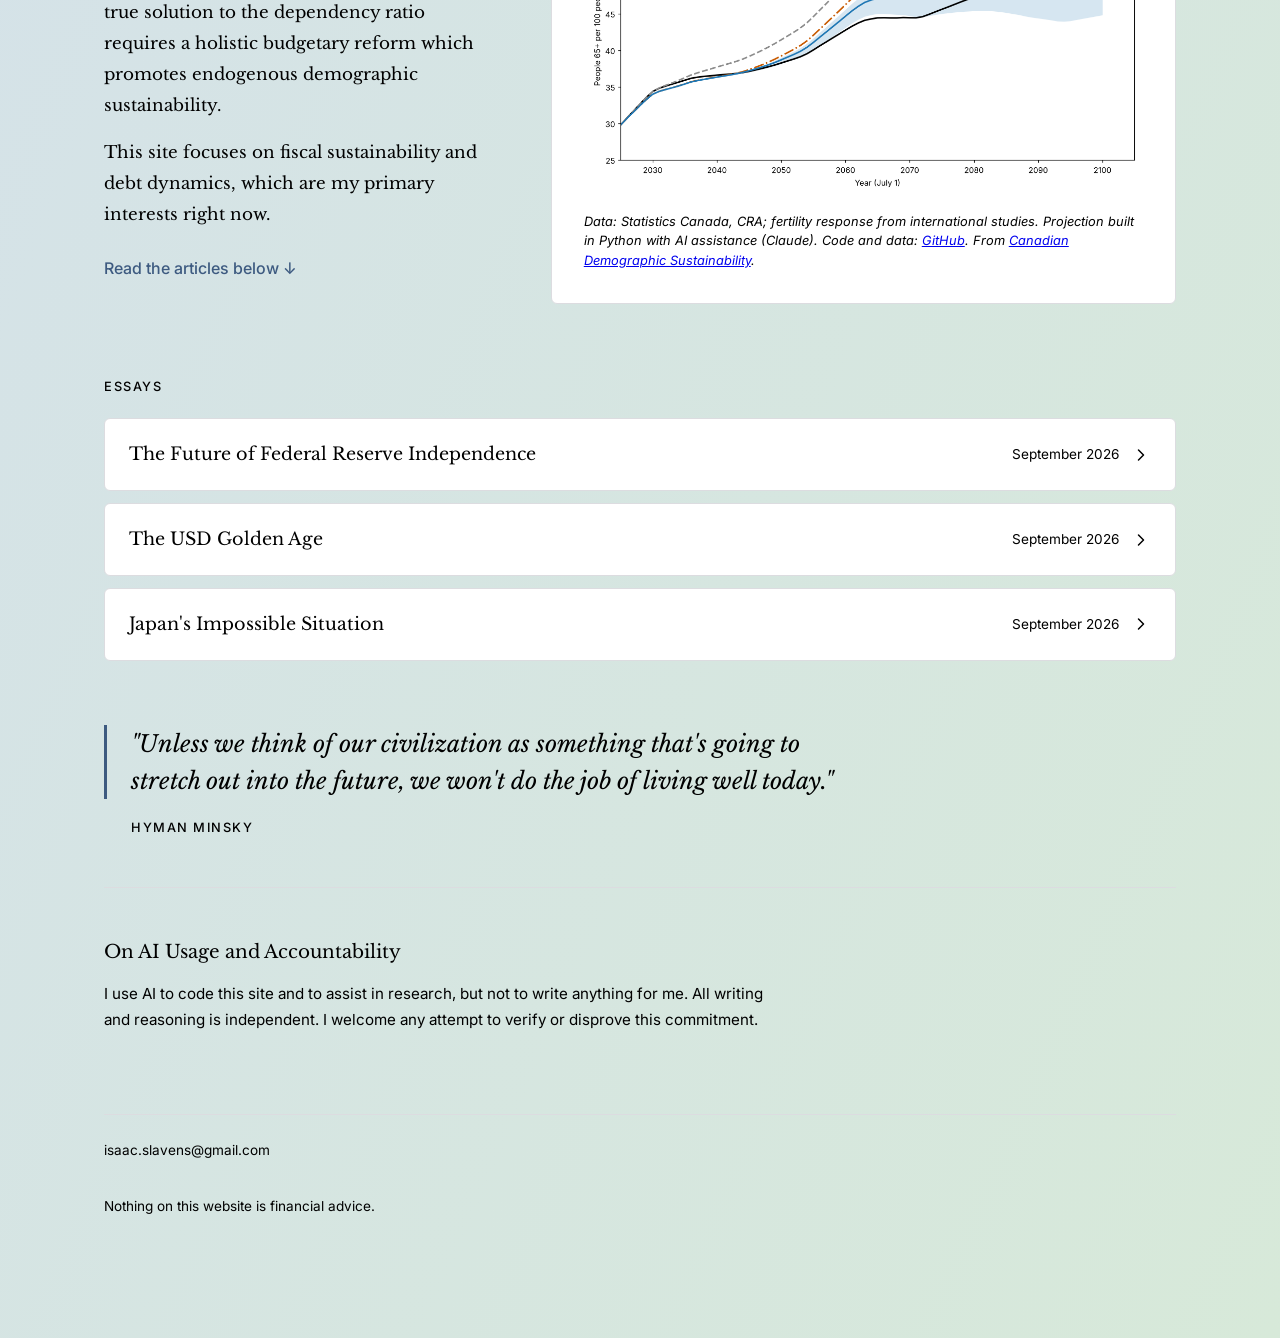
==== commit 58f99c42: "Remove profile photo; drop U.S. Debt Trouble from Canada footnote 3 Co-Authored-By: Claude Opus 5.5 " ====
--- a/index.html
+++ b/index.html
@@ -382,17 +382,9 @@
       }
     }
 
-    /* Photo beside the name, contact links underneath */
+    /* Name, subtitle, contact links */
     .intro {
-      display: flex;
-      align-items: center;
-      gap: 24px;
       margin-bottom: 64px;
-    }
-
-    .profile-image {
-      flex-shrink: 0;
-      width: 120px;
     }
 
     .intro .subtitle {
@@ -431,21 +423,6 @@
       color: inherit;
     }
 
-    @media (max-width: 480px) {
-      .intro {
-        gap: 16px;
-      }
-
-      .profile-image {
-        width: 88px;
-      }
-    }
-
-    .profile-image img {
-      width: 100%;
-      height: auto;
-      border-radius: 4px;
-    }
 
     .disclaimer {
       margin-top: 32px;
@@ -464,19 +441,14 @@
   </figure>
   <div class="container">
 
-    <!-- Name, subtitle, photo and contact links -->
+    <!-- Name, subtitle and contact links -->
     <div class="intro">
-      <div class="profile-image">
-        <img src="profile.jpg" width="480" height="646" decoding="async" alt="Isaac Slavens">
-      </div>
-      <div>
-        <h1>Isaac Slavens</h1>
-        <p class="subtitle">Economics and Financial Management Student at Wilfrid Laurier University</p>
-        <p class="contact-links">
-          <a href="https://www.linkedin.com/in/isaac-slavens" target="_blank">LinkedIn</a>
-          <span>Email: isaac.slavens@gmail.com</span>
-        </p>
-      </div>
+      <h1>Isaac Slavens</h1>
+      <p class="subtitle">Economics and Financial Management Student at Wilfrid Laurier University</p>
+      <p class="contact-links">
+        <a href="https://www.linkedin.com/in/isaac-slavens" target="_blank">LinkedIn</a>
+        <span>Email: isaac.slavens@gmail.com</span>
+      </p>
     </div>
 
     <h2 class="section-label">Research</h2>
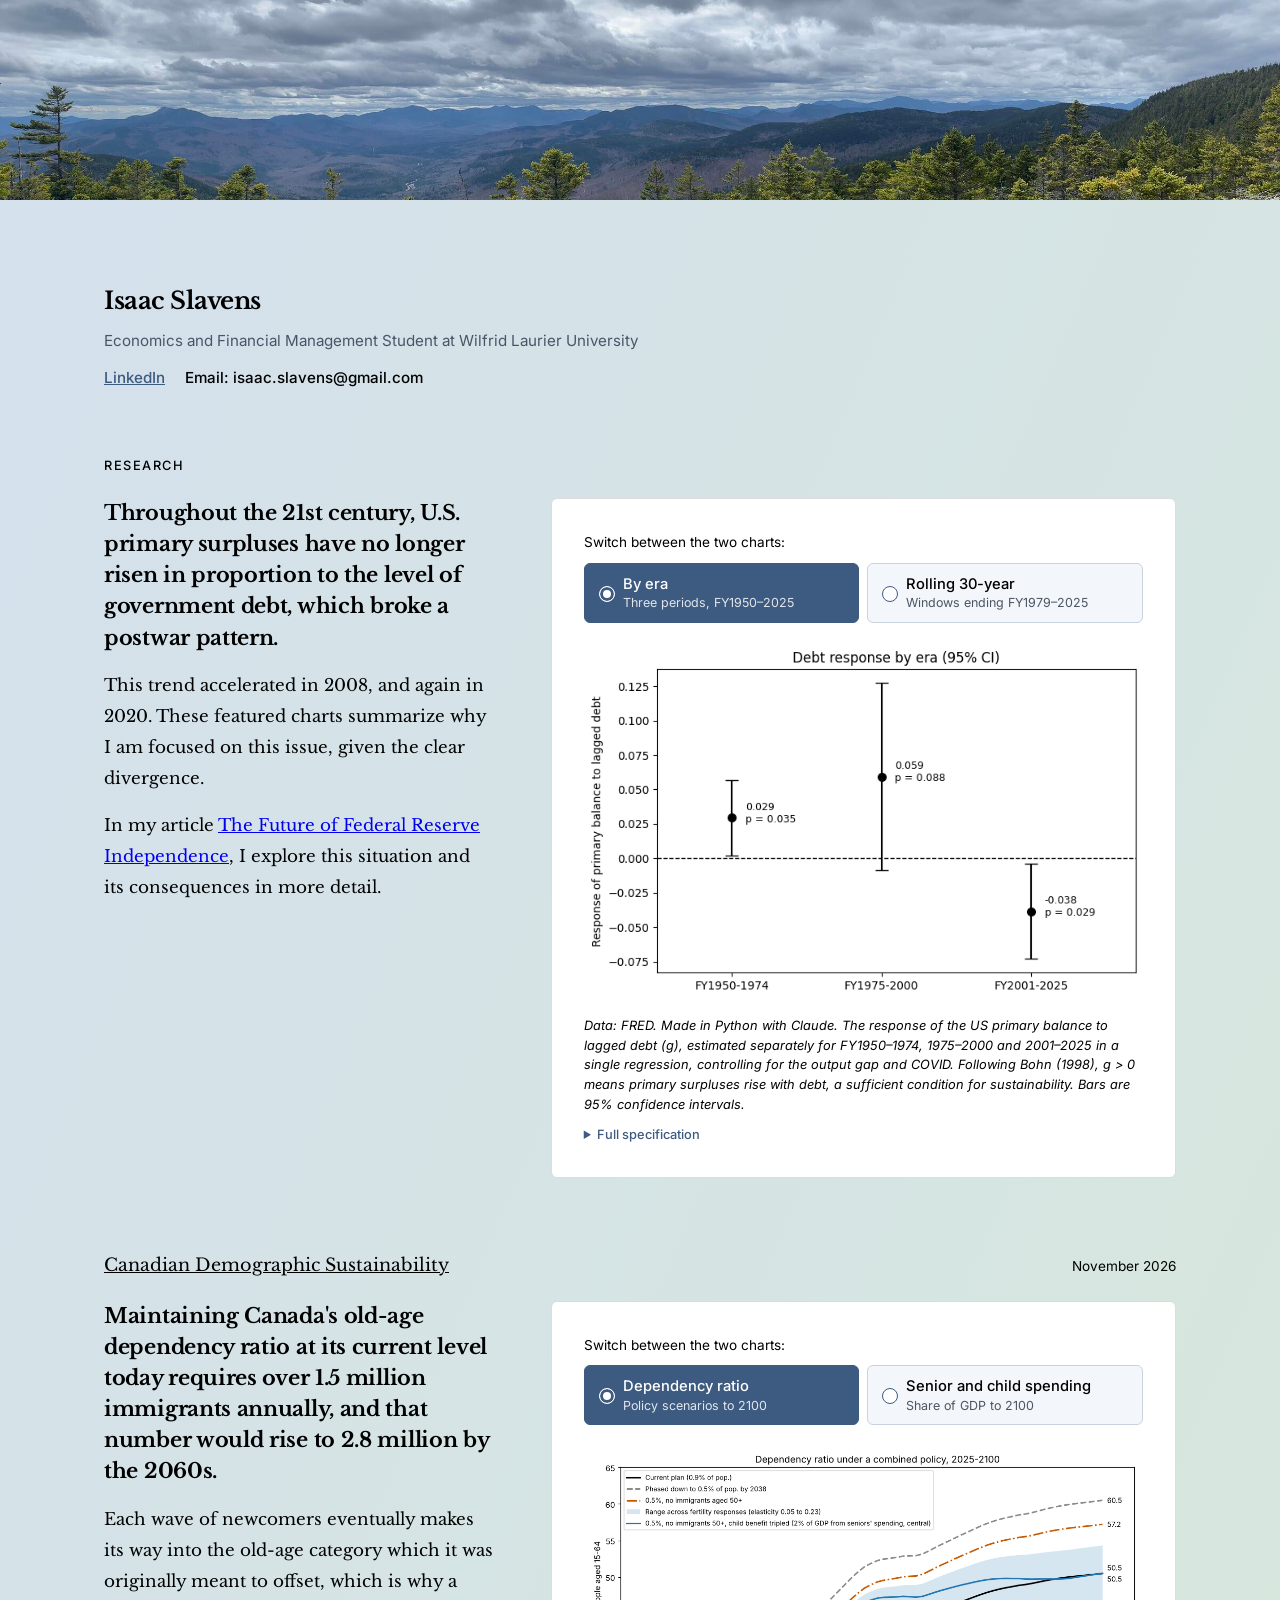
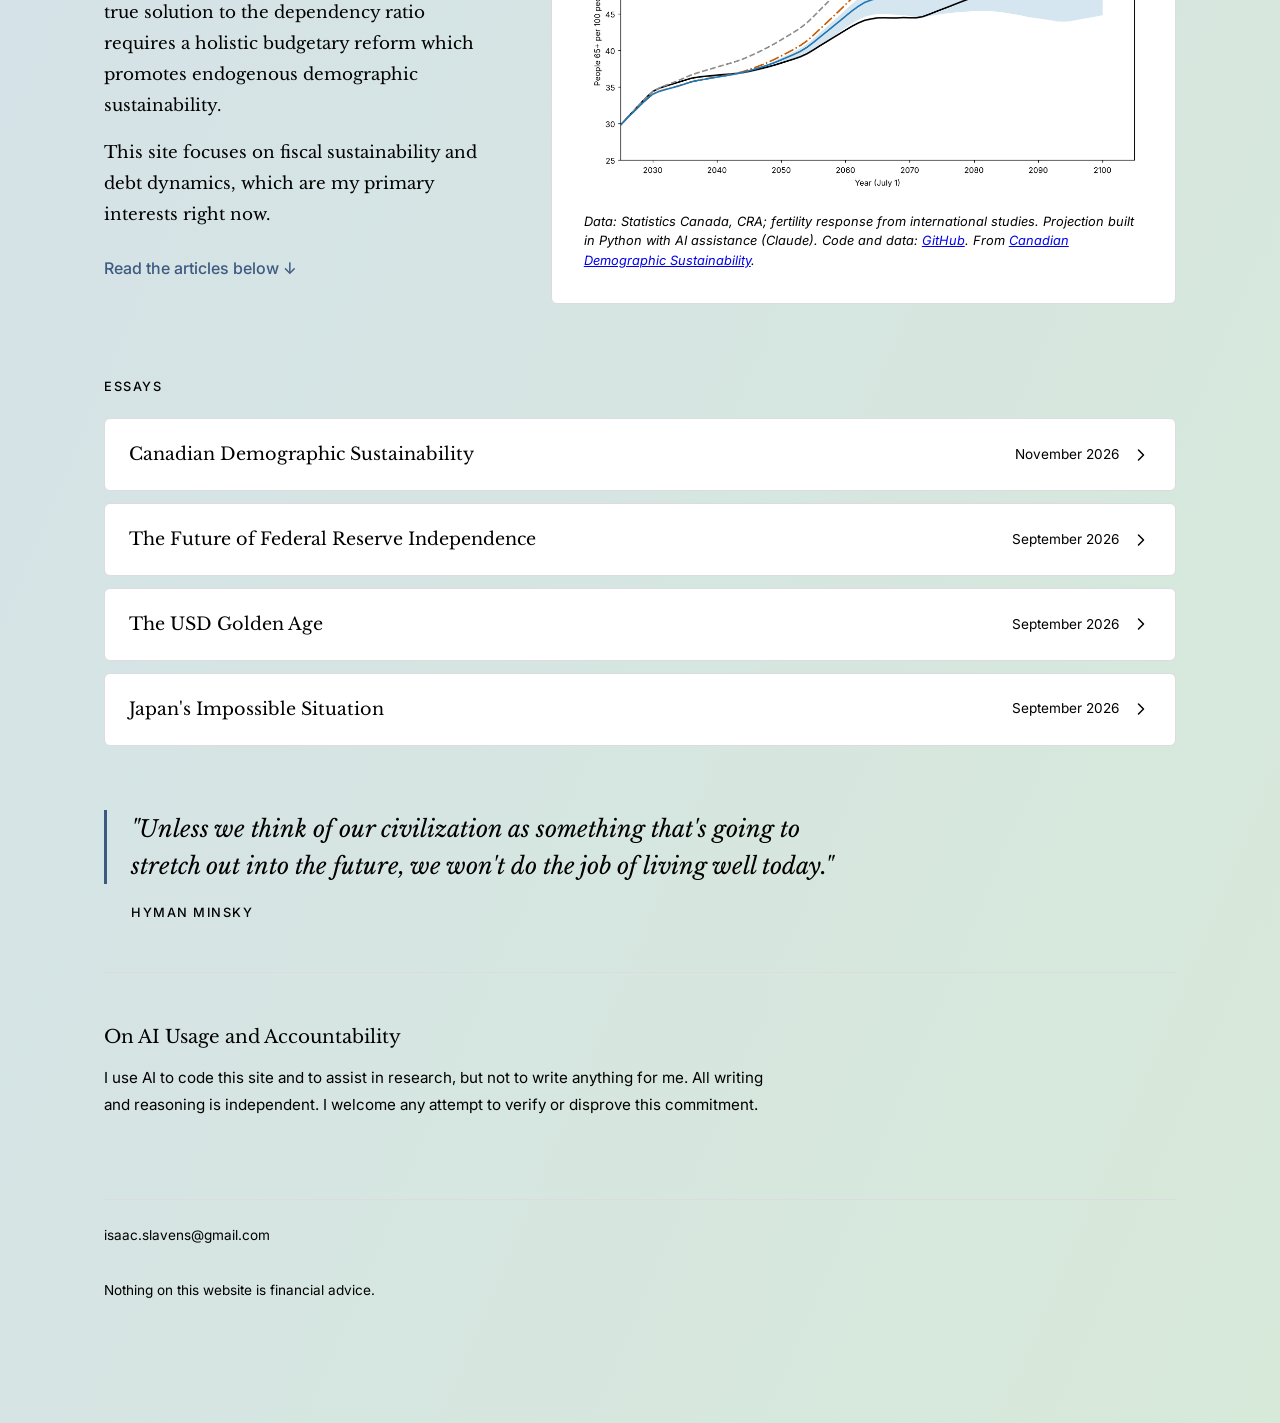
==== commit 6877ff89: "Homepage: add Canadian Demographic Sustainability to Essays Co-Authored-By: Claude Opus 5.5 <noreply" ====
--- a/index.html
+++ b/index.html
@@ -594,6 +594,15 @@
 
     <ul class="article-list">
       <li>
+        <a href="canada-demographic/">
+          <div class="article-title">Canadian Demographic Sustainability</div>
+          <div class="article-meta">
+            <span class="article-date">November 2026</span>
+            <svg class="article-arrow" width="20" height="20" aria-hidden="true"><use href="#chevron"/></svg>
+          </div>
+        </a>
+      </li>
+      <li>
         <a href="fed-independence/">
           <div class="article-title">The Future of Federal Reserve Independence</div>
           <div class="article-meta">
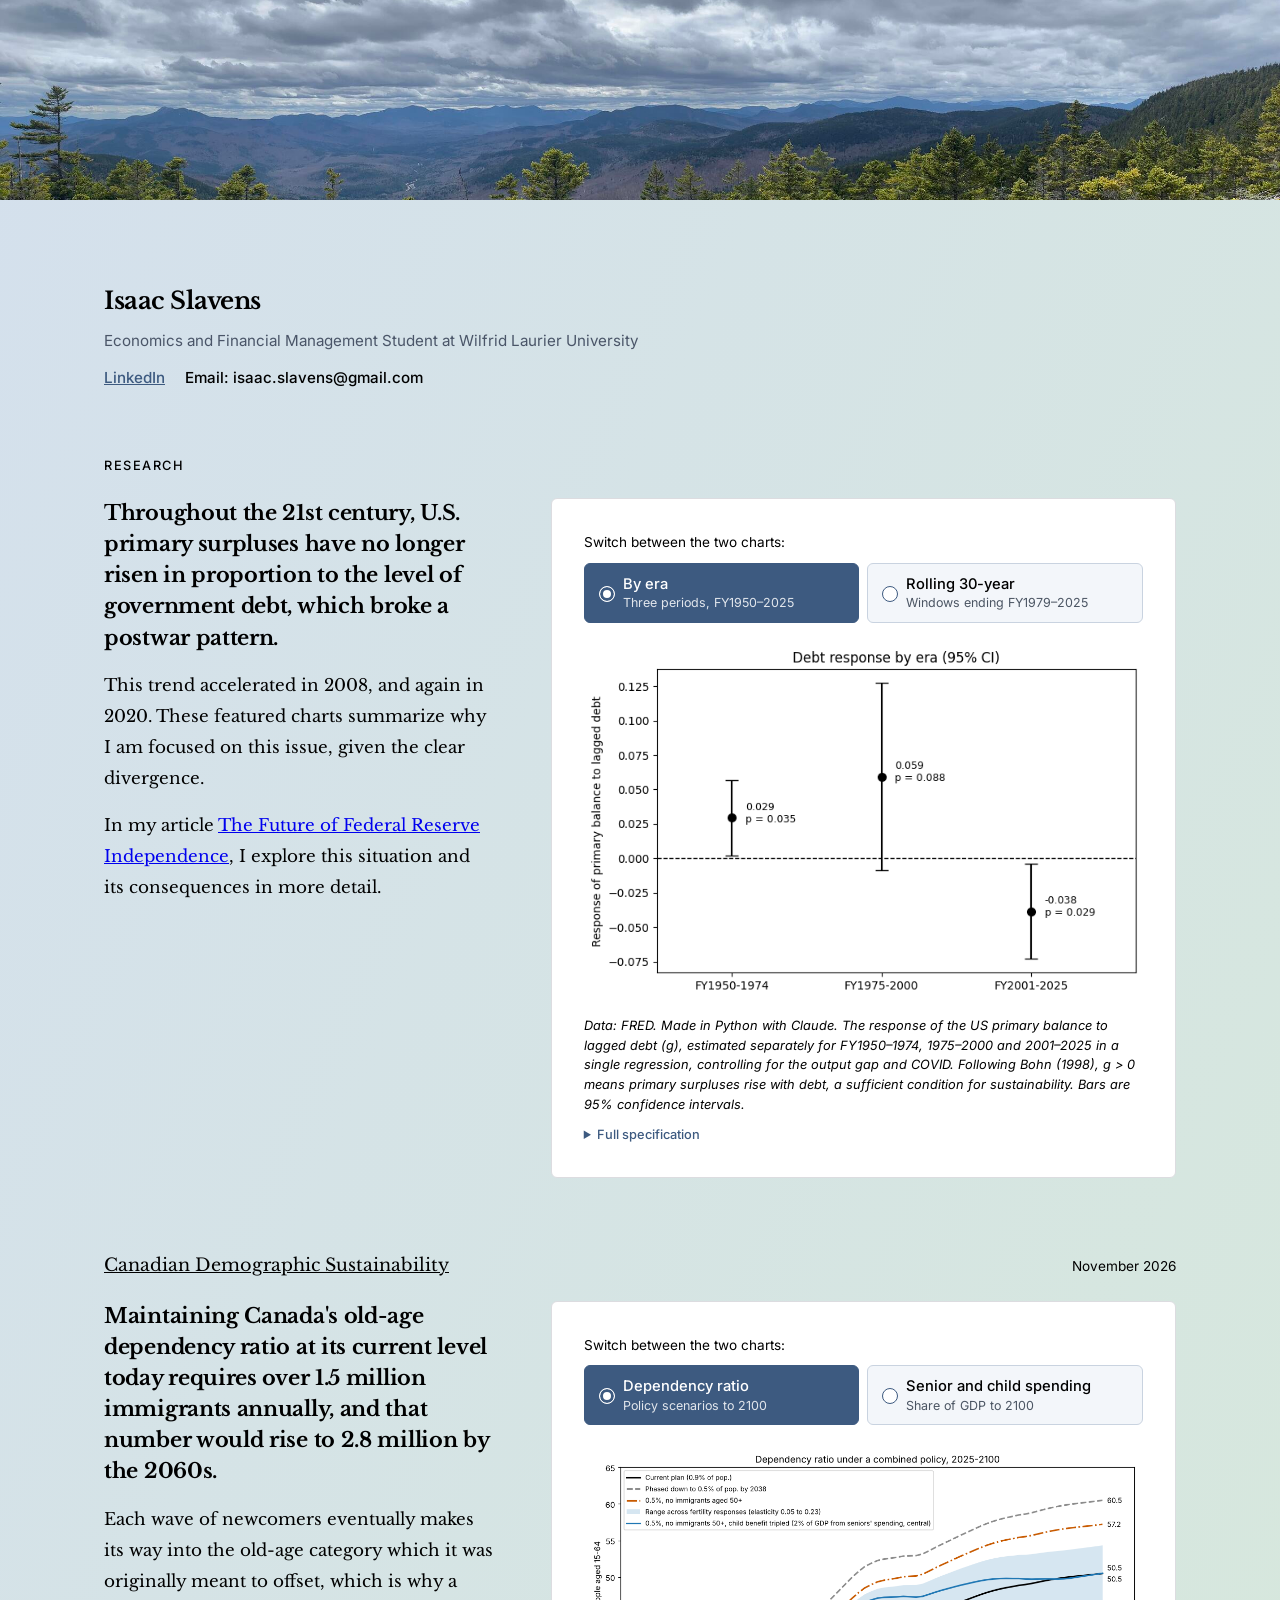
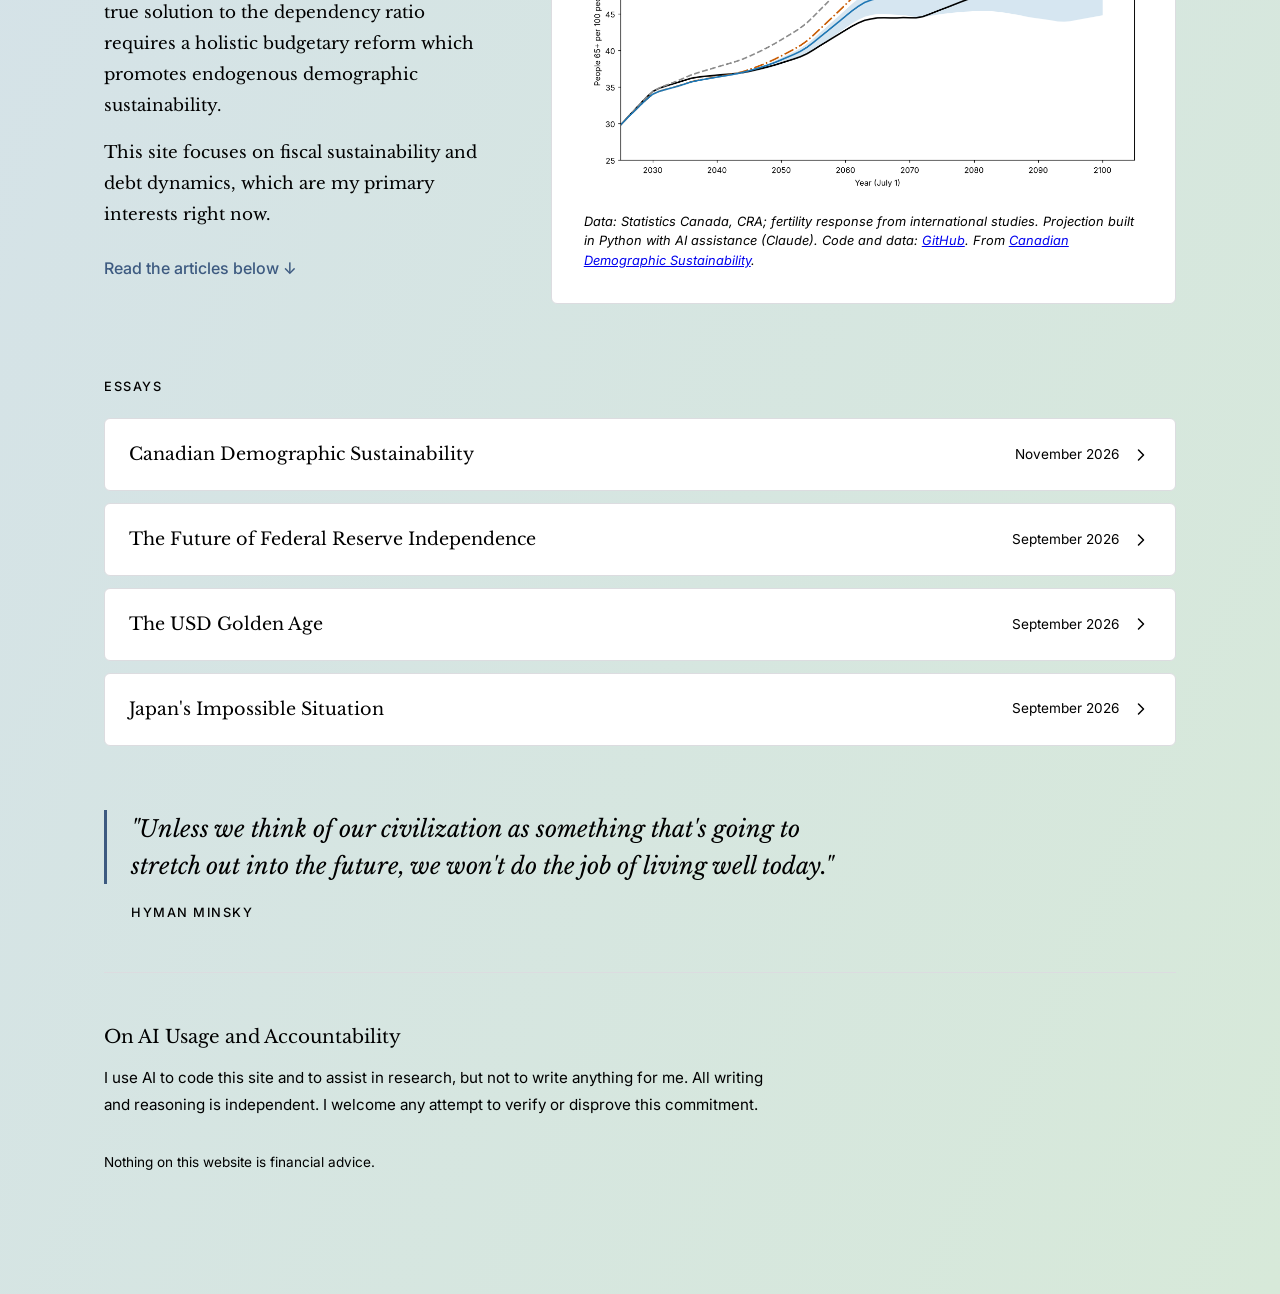
==== commit 5740a82e: "Update index.html" ====
--- a/index.html
+++ b/index.html
@@ -647,9 +647,6 @@
       </p>
     </div>
 
-    <footer>
-      isaac.slavens@gmail.com
-    </footer>
 
     <p class="disclaimer">Nothing on this website is financial advice.</p>
 
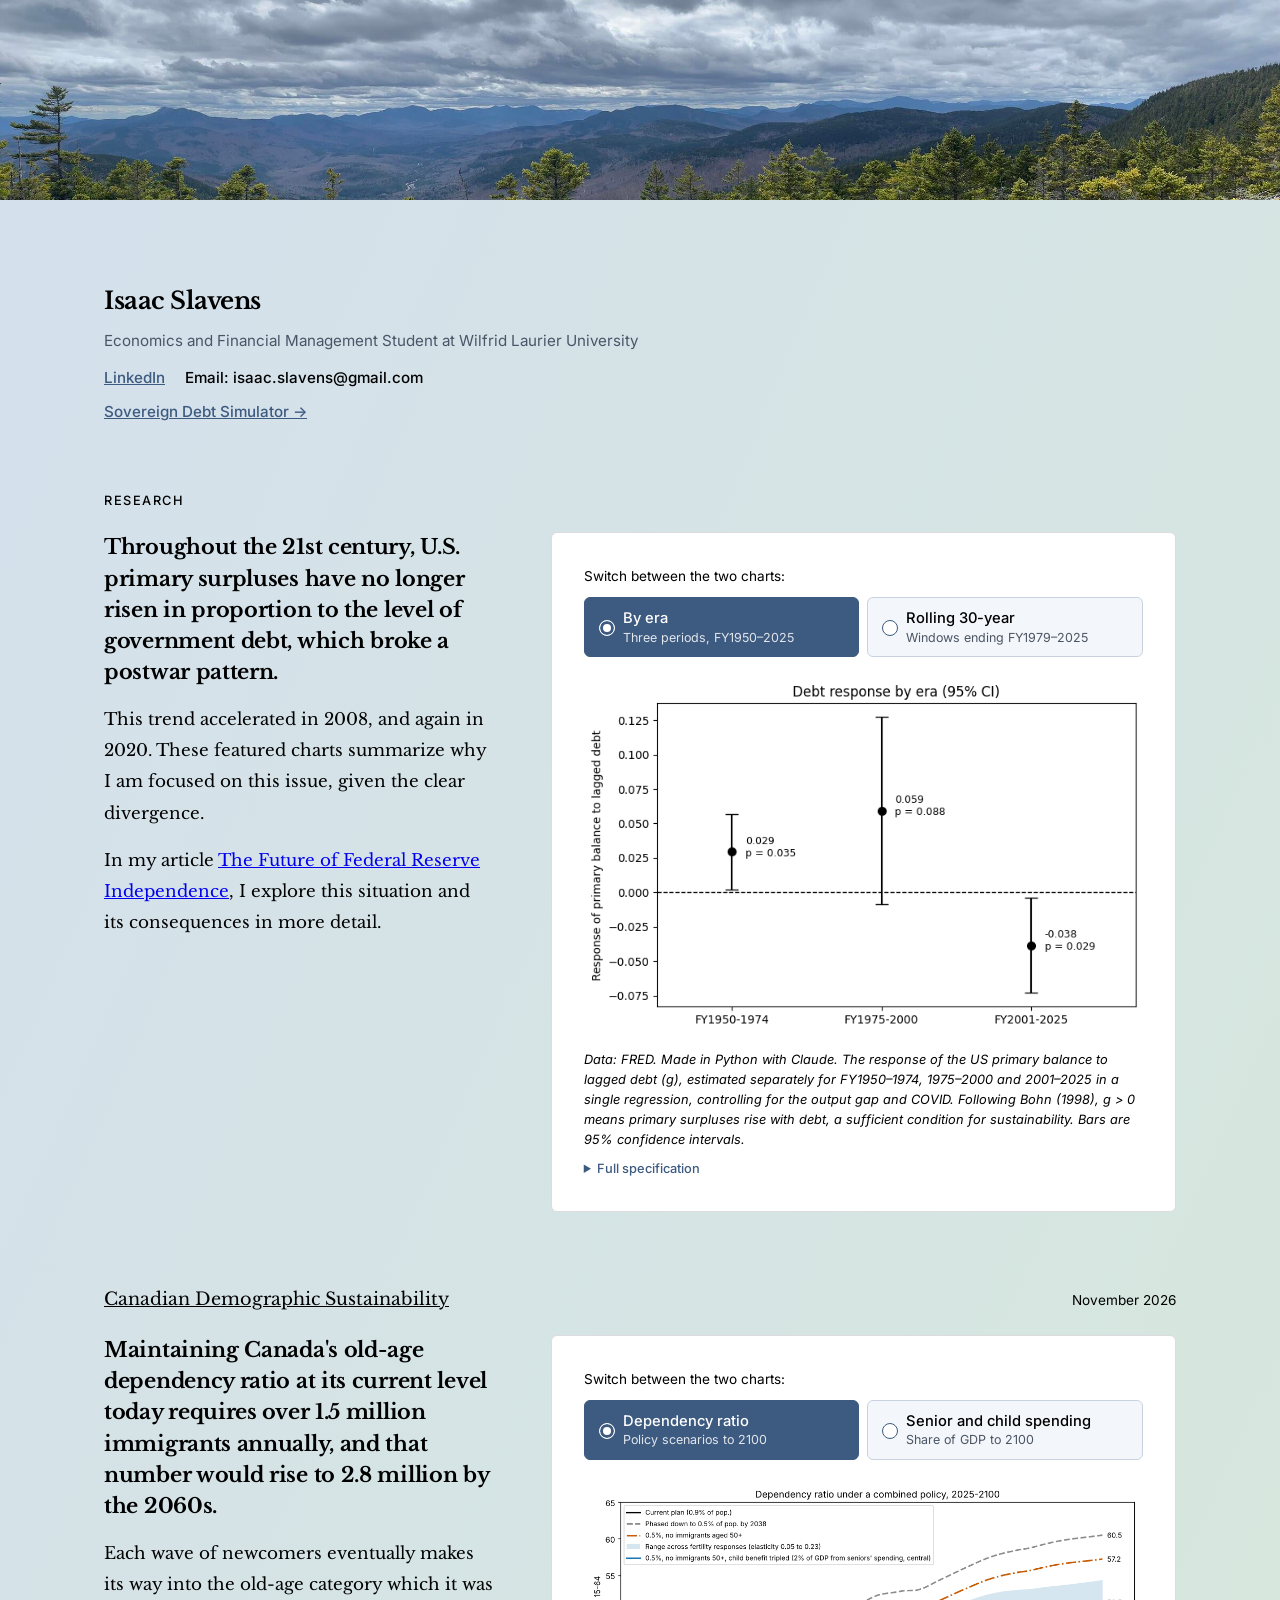
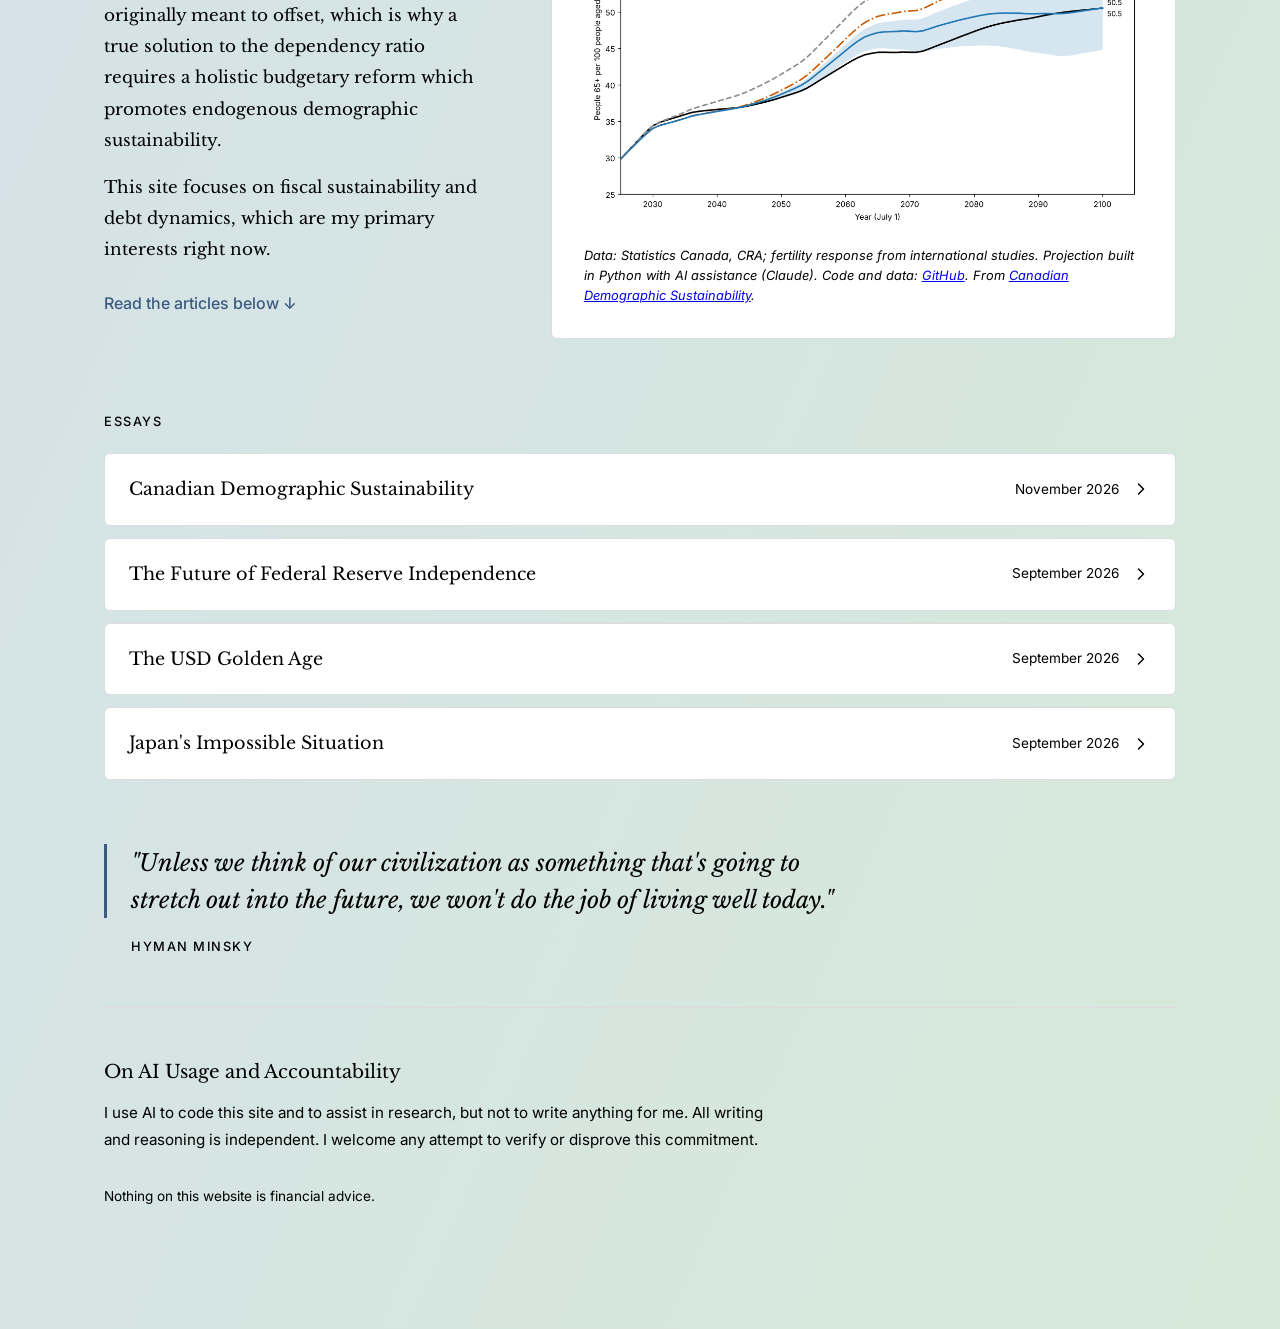
==== commit a56af2b3: "Homepage: link to the Sovereign Debt Simulator Co-Authored-By: Claude Fable 5.2 <noreply@anthropic.c" ====
--- a/index.html
+++ b/index.html
@@ -448,6 +448,9 @@
       <p class="contact-links">
         <a href="https://www.linkedin.com/in/isaac-slavens" target="_blank">LinkedIn</a>
         <span>Email: isaac.slavens@gmail.com</span>
+      </p>
+      <p class="contact-links" style="margin-top: 8px">
+        <a href="tracker/">Sovereign Debt Simulator &rarr;</a>
       </p>
     </div>
 
